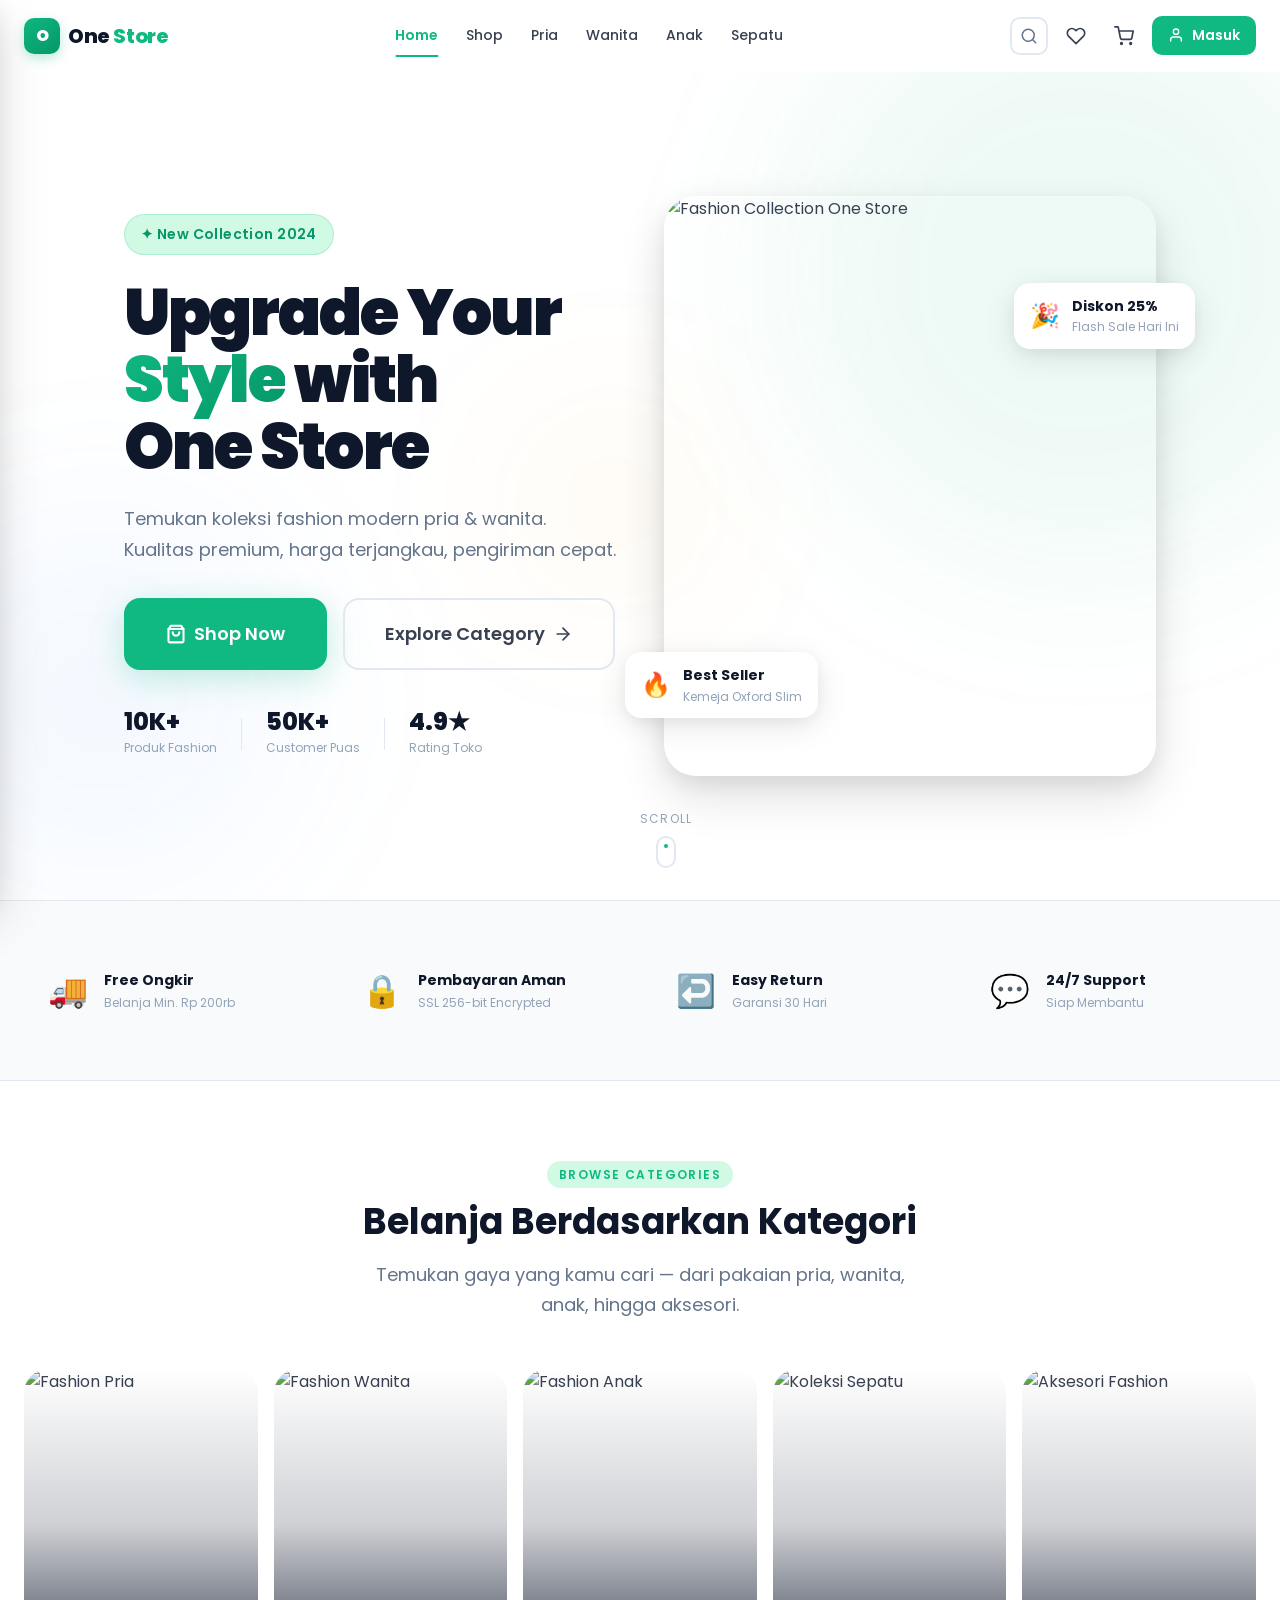
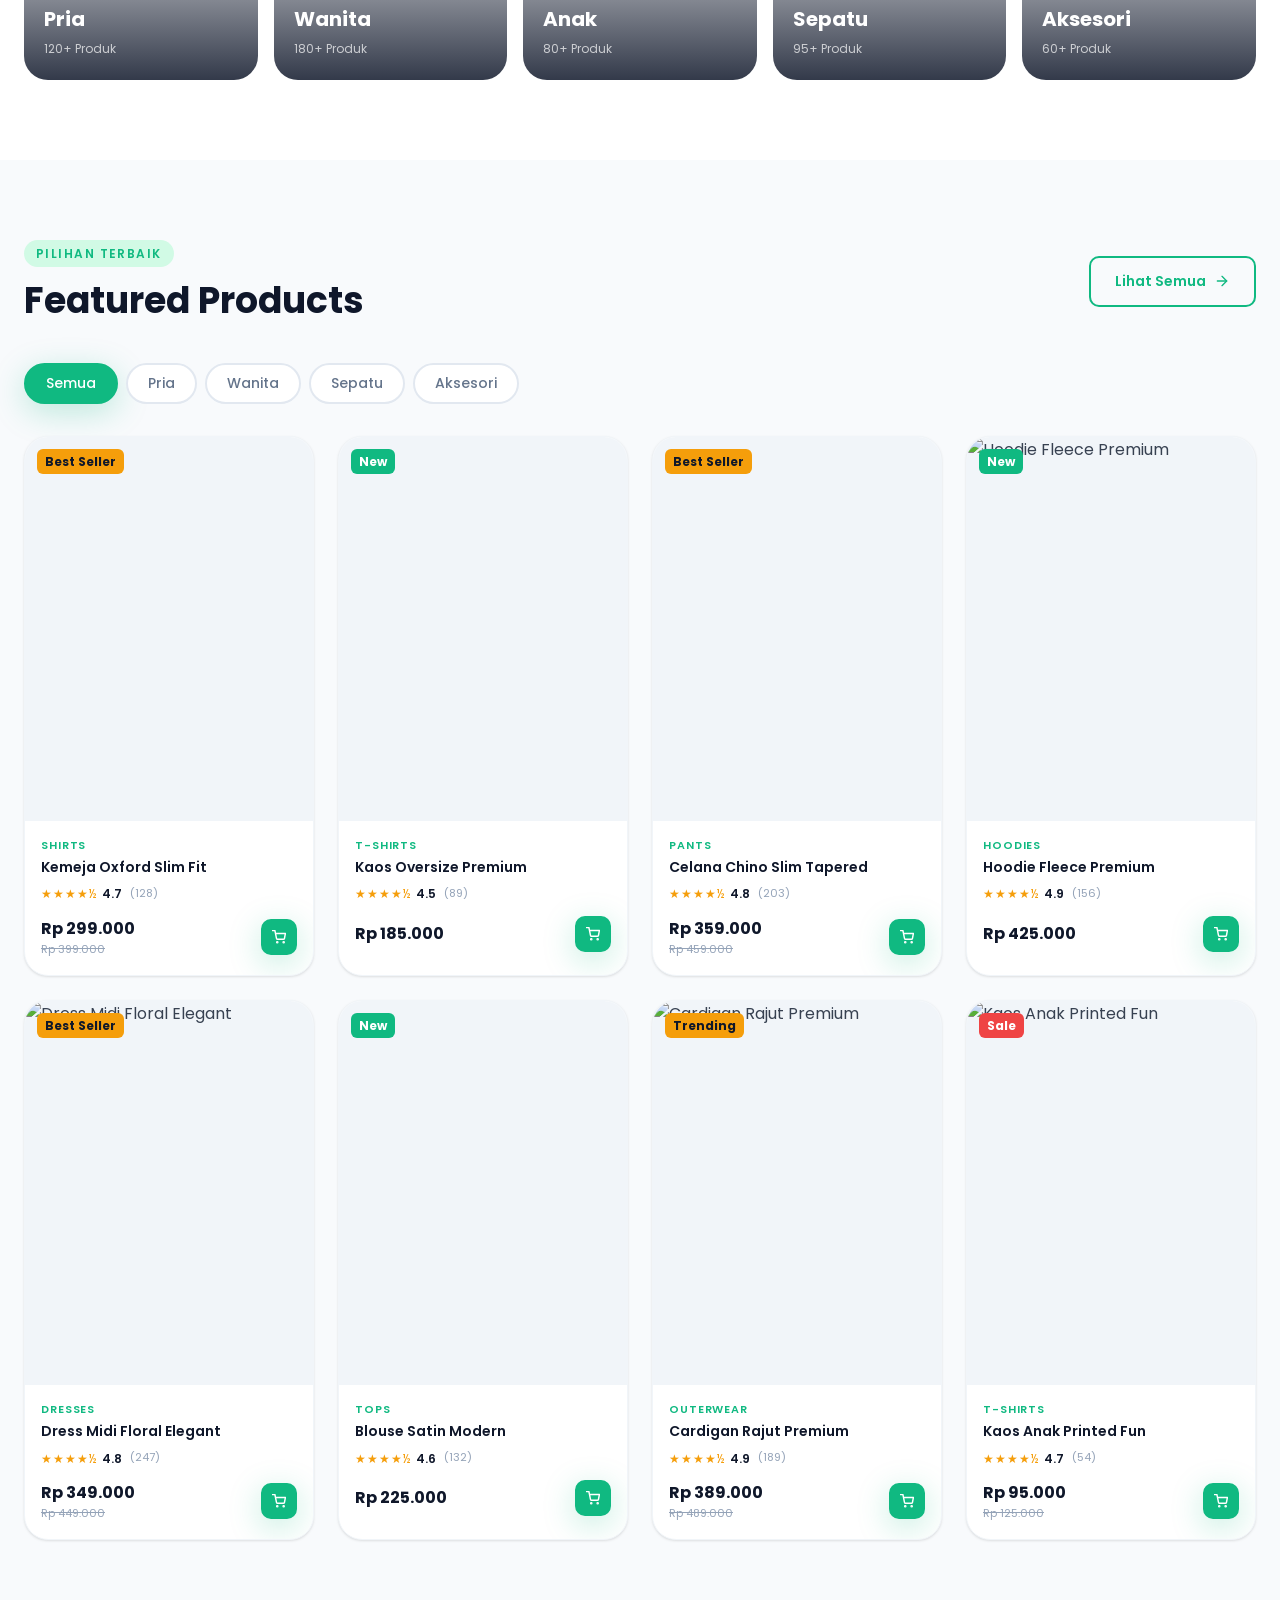
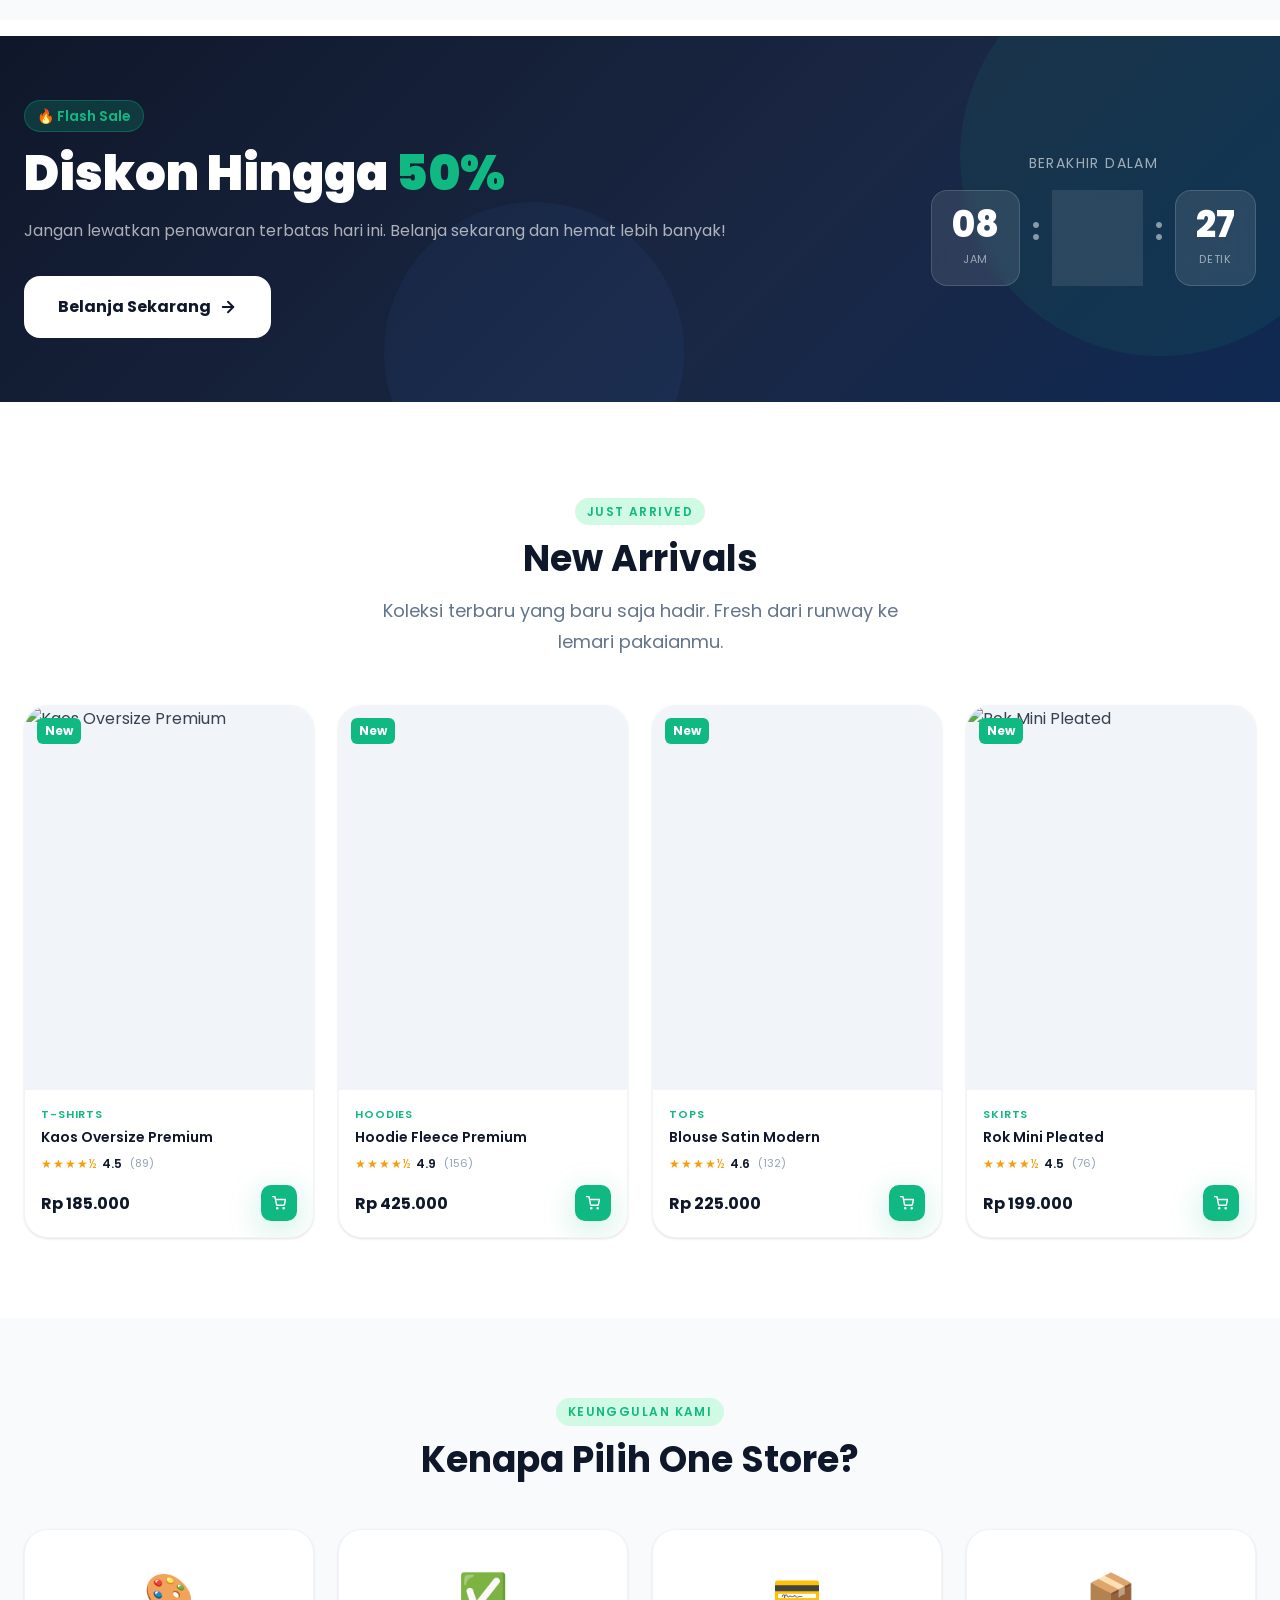
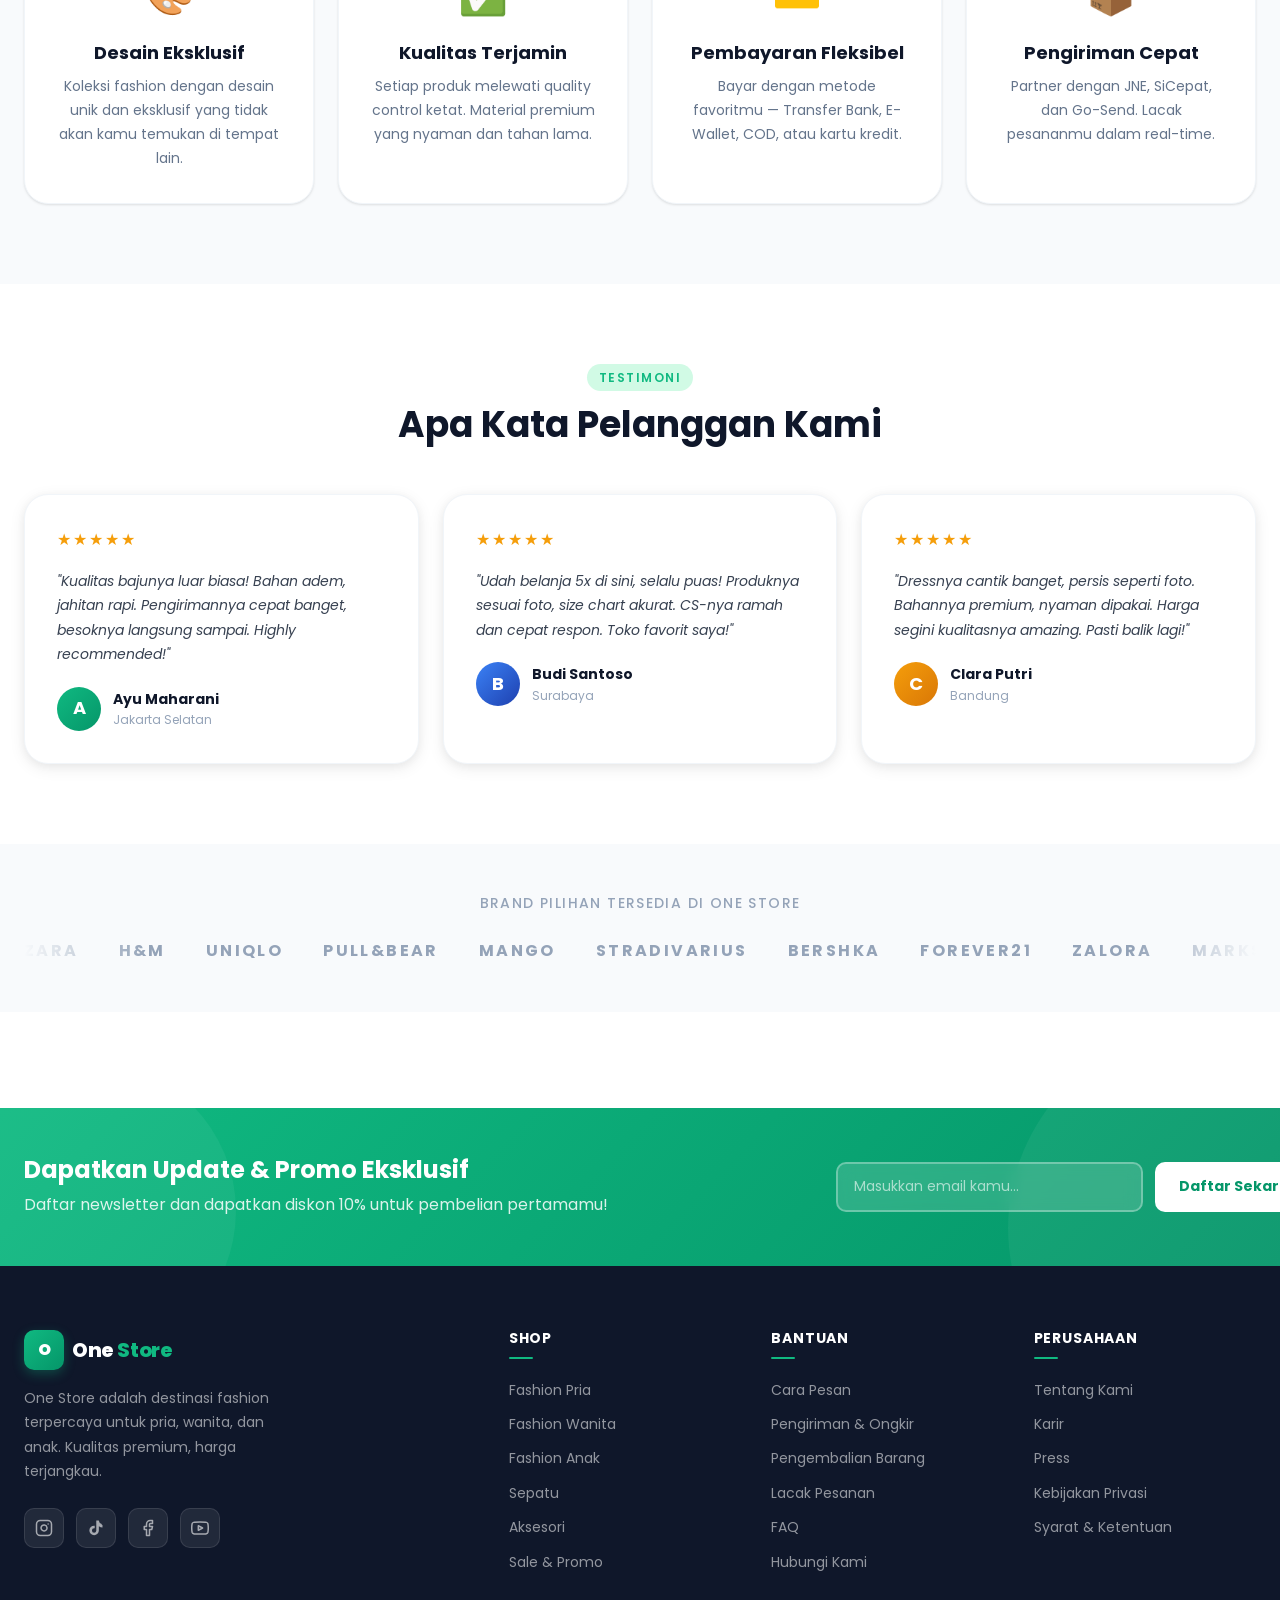
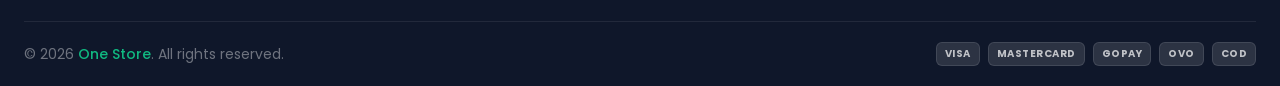
==== index.html @ 15c87d15 "Add files via upload" ====
<!DOCTYPE html>
<html lang="id">
<head>
  <meta charset="UTF-8" />
  <meta name="viewport" content="width=device-width, initial-scale=1.0" />
  <meta name="description" content="One Store — Toko fashion online terpercaya. Temukan koleksi baju, sepatu, dan aksesori pria, wanita & anak terbaru dengan harga terbaik." />
  <meta name="keywords" content="toko baju online, fashion pria, fashion wanita, baju anak, sepatu, aksesori, one store" />
  <title>One Store — Upgrade Your Style</title>

  <!-- Favicon -->
  <link rel="icon" href="data:image/svg+xml,<svg xmlns='http://www.w3.org/2000/svg' viewBox='0 0 32 32'><rect width='32' height='32' rx='8' fill='%2310B981'/><text y='22' x='7' font-size='18' font-weight='900' fill='white' font-family='sans-serif'>O</text></svg>">

  <!-- CSS -->
  <link rel="stylesheet" href="css/global.css" />
  <link rel="stylesheet" href="css/navbar.css" />
  <link rel="stylesheet" href="css/footer.css" />
  <link rel="stylesheet" href="css/home.css" />
</head>
<body>

<!-- =====================================================
     TOAST CONTAINER
     ===================================================== -->
<div id="toast-container"></div>

<!-- =====================================================
     BACK TO TOP
     ===================================================== -->
<button id="back-to-top" aria-label="Back to top">
  <svg width="20" height="20" viewBox="0 0 24 24" fill="none" stroke="currentColor" stroke-width="2.5" stroke-linecap="round" stroke-linejoin="round">
    <polyline points="18 15 12 9 6 15"></polyline>
  </svg>
</button>

<!-- =====================================================
     OVERLAY (for search & drawer)
     ===================================================== -->
<div class="overlay" id="overlay"></div>

<!-- =====================================================
     MOBILE DRAWER
     ===================================================== -->
<nav class="mobile-drawer" aria-label="Mobile navigation">
  <div class="drawer-header">
    <a href="index.html" class="navbar-logo">
      <div class="logo-icon">O</div>
      <span class="logo-text">One <span>Store</span></span>
    </a>
    <button class="drawer-close" aria-label="Close menu">
      <svg width="18" height="18" viewBox="0 0 24 24" fill="none" stroke="currentColor" stroke-width="2.5" stroke-linecap="round" stroke-linejoin="round">
        <line x1="18" y1="6" x2="6" y2="18"></line><line x1="6" y1="6" x2="18" y2="18"></line>
      </svg>
    </button>
  </div>
  <div class="drawer-nav">
    <a href="index.html" class="drawer-nav-link active">
      <svg width="18" height="18" viewBox="0 0 24 24" fill="none" stroke="currentColor" stroke-width="2" stroke-linecap="round" stroke-linejoin="round"><path d="M3 9l9-7 9 7v11a2 2 0 0 1-2 2H5a2 2 0 0 1-2-2z"></path><polyline points="9 22 9 12 15 12 15 22"></polyline></svg>
      Home
    </a>
    <a href="shop.html" class="drawer-nav-link">
      <svg width="18" height="18" viewBox="0 0 24 24" fill="none" stroke="currentColor" stroke-width="2" stroke-linecap="round" stroke-linejoin="round"><path d="M6 2L3 6v14a2 2 0 0 0 2 2h14a2 2 0 0 0 2-2V6l-3-4z"></path><line x1="3" y1="6" x2="21" y2="6"></line><path d="M16 10a4 4 0 0 1-8 0"></path></svg>
      Shop
    </a>
    <a href="shop.html?cat=men" class="drawer-nav-link">
      <svg width="18" height="18" viewBox="0 0 24 24" fill="none" stroke="currentColor" stroke-width="2" stroke-linecap="round" stroke-linejoin="round"><circle cx="12" cy="8" r="4"/><path d="M6 20v-2a6 6 0 0 1 12 0v2"/></svg>
      Pria
    </a>
    <a href="shop.html?cat=women" class="drawer-nav-link">
      <svg width="18" height="18" viewBox="0 0 24 24" fill="none" stroke="currentColor" stroke-width="2" stroke-linecap="round" stroke-linejoin="round"><circle cx="12" cy="8" r="4"/><path d="M6 20v-2a6 6 0 0 1 12 0v2"/></svg>
      Wanita
    </a>
    <a href="cart.html" class="drawer-nav-link">
      <svg width="18" height="18" viewBox="0 0 24 24" fill="none" stroke="currentColor" stroke-width="2" stroke-linecap="round" stroke-linejoin="round"><circle cx="9" cy="21" r="1"></circle><circle cx="20" cy="21" r="1"></circle><path d="M1 1h4l2.68 13.39a2 2 0 0 0 2 1.61h9.72a2 2 0 0 0 2-1.61L23 6H6"></path></svg>
      Keranjang
    </a>
    <a href="profile.html" class="drawer-nav-link">
      <svg width="18" height="18" viewBox="0 0 24 24" fill="none" stroke="currentColor" stroke-width="2" stroke-linecap="round" stroke-linejoin="round"><path d="M20 21v-2a4 4 0 0 0-4-4H8a4 4 0 0 0-4 4v2"></path><circle cx="12" cy="7" r="4"></circle></svg>
      Profile
    </a>
  </div>
  <div class="drawer-footer">
    <a href="login.html" class="drawer-auth-link btn btn-primary">Masuk / Daftar</a>
  </div>
</nav>

<!-- =====================================================
     SEARCH OVERLAY
     ===================================================== -->
<div class="search-overlay" id="search-overlay" role="search">
  <div class="search-overlay-inner">
    <div class="search-input-wrap">
      <svg width="20" height="20" viewBox="0 0 24 24" fill="none" stroke="currentColor" stroke-width="2" stroke-linecap="round" stroke-linejoin="round">
        <circle cx="11" cy="11" r="8"></circle><line x1="21" y1="21" x2="16.65" y2="16.65"></line>
      </svg>
      <input type="text" class="search-input" id="search-input" placeholder="Cari produk, brand, kategori..." autocomplete="off" aria-label="Search products" />
      <div class="search-suggestions" id="search-suggestions"></div>
    </div>
    <button class="search-close-btn" aria-label="Close search">
      <svg width="20" height="20" viewBox="0 0 24 24" fill="none" stroke="currentColor" stroke-width="2.5" stroke-linecap="round" stroke-linejoin="round">
        <line x1="18" y1="6" x2="6" y2="18"></line><line x1="6" y1="6" x2="18" y2="18"></line>
      </svg>
    </button>
  </div>
</div>

<!-- =====================================================
     NAVBAR
     ===================================================== -->
<header class="navbar" role="banner">
  <div class="container navbar-inner">
    <!-- Logo -->
    <a href="index.html" class="navbar-logo" aria-label="One Store Home">
      <div class="logo-icon">O</div>
      <span class="logo-text">One <span>Store</span></span>
    </a>

    <!-- Desktop Nav -->
    <nav class="navbar-menu" aria-label="Main navigation">
      <a href="index.html" class="nav-link">Home</a>
      <a href="shop.html" class="nav-link">Shop</a>
      <a href="shop.html?cat=men" class="nav-link">Pria</a>
      <a href="shop.html?cat=women" class="nav-link">Wanita</a>
      <a href="shop.html?cat=kids" class="nav-link">Anak</a>
      <a href="shop.html?cat=shoes" class="nav-link">Sepatu</a>
    </nav>

    <!-- Actions -->
    <div class="navbar-actions">
      <!-- Search -->
      <div class="navbar-search">
        <button class="search-toggle-btn" id="search-toggle" aria-label="Open search">
          <svg width="18" height="18" viewBox="0 0 24 24" fill="none" stroke="currentColor" stroke-width="2" stroke-linecap="round" stroke-linejoin="round">
            <circle cx="11" cy="11" r="8"></circle><line x1="21" y1="21" x2="16.65" y2="16.65"></line>
          </svg>
        </button>
      </div>

      <!-- Wishlist -->
      <a href="profile.html#wishlist" class="nav-action-btn" aria-label="Wishlist">
        <svg width="20" height="20" viewBox="0 0 24 24" fill="none" stroke="currentColor" stroke-width="2" stroke-linecap="round" stroke-linejoin="round">
          <path d="M20.84 4.61a5.5 5.5 0 0 0-7.78 0L12 5.67l-1.06-1.06a5.5 5.5 0 0 0-7.78 7.78l1.06 1.06L12 21.23l7.78-7.78 1.06-1.06a5.5 5.5 0 0 0 0-7.78z"></path>
        </svg>
      </a>

      <!-- Cart -->
      <a href="cart.html" class="nav-action-btn nav-cart-btn" aria-label="Shopping cart">
        <svg width="20" height="20" viewBox="0 0 24 24" fill="none" stroke="currentColor" stroke-width="2" stroke-linecap="round" stroke-linejoin="round">
          <circle cx="9" cy="21" r="1"></circle><circle cx="20" cy="21" r="1"></circle>
          <path d="M1 1h4l2.68 13.39a2 2 0 0 0 2 1.61h9.72a2 2 0 0 0 2-1.61L23 6H6"></path>
        </svg>
        <span class="badge-dot cart-badge" aria-label="Cart items count">0</span>
      </a>

      <!-- Login -->
      <a href="login.html" class="nav-login-btn" id="nav-login-btn">
        <svg width="16" height="16" viewBox="0 0 24 24" fill="none" stroke="currentColor" stroke-width="2" stroke-linecap="round" stroke-linejoin="round">
          <path d="M20 21v-2a4 4 0 0 0-4-4H8a4 4 0 0 0-4 4v2"></path>
          <circle cx="12" cy="7" r="4"></circle>
        </svg>
        <span class="login-text">Masuk</span>
      </a>

      <!-- Hamburger -->
      <button class="hamburger" id="hamburger" aria-label="Open mobile menu" aria-expanded="false">
        <span></span><span></span><span></span>
      </button>
    </div>
  </div>
</header>

<!-- =====================================================
     MAIN CONTENT
     ===================================================== -->
<main class="page-body" id="main-content">

  <!-- ─── HERO SECTION ─────────────────────────────── -->
  <section class="hero" id="hero" aria-label="Hero banner">
    <div class="hero-bg">
      <div class="hero-bg-shape hero-shape-1"></div>
      <div class="hero-bg-shape hero-shape-2"></div>
      <div class="hero-bg-shape hero-shape-3"></div>
    </div>
    <div class="container hero-inner">
      <!-- Content -->
      <div class="hero-content">
        <span class="hero-tag hero-animate fade-in">✦ New Collection 2024</span>
        <h1 class="hero-title hero-animate fade-in stagger-2">
          Upgrade Your<br>
          <span class="hero-title-accent">Style</span> with<br>
          One Store
        </h1>
        <p class="hero-subtitle hero-animate fade-in stagger-3">
          Temukan koleksi fashion modern pria &amp; wanita.<br>
          Kualitas premium, harga terjangkau, pengiriman cepat.
        </p>
        <div class="hero-cta hero-animate fade-in stagger-4">
          <a href="shop.html" class="btn btn-primary btn-xl" id="hero-shop-now">
            <svg width="20" height="20" viewBox="0 0 24 24" fill="none" stroke="currentColor" stroke-width="2.5" stroke-linecap="round" stroke-linejoin="round">
              <path d="M6 2L3 6v14a2 2 0 0 0 2 2h14a2 2 0 0 0 2-2V6l-3-4z"></path>
              <line x1="3" y1="6" x2="21" y2="6"></line>
              <path d="M16 10a4 4 0 0 1-8 0"></path>
            </svg>
            Shop Now
          </a>
          <a href="#categories" class="btn btn-ghost btn-xl" id="hero-explore">
            Explore Category
            <svg width="20" height="20" viewBox="0 0 24 24" fill="none" stroke="currentColor" stroke-width="2" stroke-linecap="round" stroke-linejoin="round">
              <line x1="5" y1="12" x2="19" y2="12"></line>
              <polyline points="12 5 19 12 12 19"></polyline>
            </svg>
          </a>
        </div>
        <!-- Stats -->
        <div class="hero-stats hero-animate fade-in stagger-5">
          <div class="hero-stat">
            <span class="hero-stat-num">10K+</span>
            <span class="hero-stat-label">Produk Fashion</span>
          </div>
          <div class="hero-stat-divider"></div>
          <div class="hero-stat">
            <span class="hero-stat-num">50K+</span>
            <span class="hero-stat-label">Customer Puas</span>
          </div>
          <div class="hero-stat-divider"></div>
          <div class="hero-stat">
            <span class="hero-stat-num">4.9★</span>
            <span class="hero-stat-label">Rating Toko</span>
          </div>
        </div>
      </div>

      <!-- Hero Image / Visual -->
      <div class="hero-visual hero-animate fade-in-right stagger-2">
        <div class="hero-img-wrap">
          <img src="https://images.unsplash.com/photo-1558618666-fcd25c85cd64?w=700&q=85" alt="Fashion Collection One Store" class="hero-img" />
          <!-- Floating cards -->
          <div class="hero-float hero-float-1">
            <div class="hero-float-icon">🔥</div>
            <div>
              <div class="hero-float-title">Best Seller</div>
              <div class="hero-float-sub">Kemeja Oxford Slim</div>
            </div>
          </div>
          <div class="hero-float hero-float-2">
            <div class="hero-float-icon">🎉</div>
            <div>
              <div class="hero-float-title">Diskon 25%</div>
              <div class="hero-float-sub">Flash Sale Hari Ini</div>
            </div>
          </div>
        </div>
      </div>
    </div>

    <!-- Scroll indicator -->
    <div class="hero-scroll-hint">
      <span>Scroll</span>
      <div class="scroll-arrow"></div>
    </div>
  </section>

  <!-- ─── TRUST BADGES ──────────────────────────────── -->
  <section class="trust-badges section-sm">
    <div class="container">
      <div class="trust-badges-grid fade-in">
        <div class="trust-badge-item">
          <div class="trust-badge-icon">🚚</div>
          <div>
            <div class="trust-badge-title">Free Ongkir</div>
            <div class="trust-badge-sub">Belanja Min. Rp 200rb</div>
          </div>
        </div>
        <div class="trust-badge-item">
          <div class="trust-badge-icon">🔒</div>
          <div>
            <div class="trust-badge-title">Pembayaran Aman</div>
            <div class="trust-badge-sub">SSL 256-bit Encrypted</div>
          </div>
        </div>
        <div class="trust-badge-item">
          <div class="trust-badge-icon">↩️</div>
          <div>
            <div class="trust-badge-title">Easy Return</div>
            <div class="trust-badge-sub">Garansi 30 Hari</div>
          </div>
        </div>
        <div class="trust-badge-item">
          <div class="trust-badge-icon">💬</div>
          <div>
            <div class="trust-badge-title">24/7 Support</div>
            <div class="trust-badge-sub">Siap Membantu</div>
          </div>
        </div>
      </div>
    </div>
  </section>

  <!-- ─── CATEGORIES SECTION ───────────────────────── -->
  <section class="section" id="categories" aria-label="Product categories">
    <div class="container">
      <div class="section-header fade-in">
        <span class="section-tag">Browse Categories</span>
        <h2 class="section-title">Belanja Berdasarkan Kategori</h2>
        <p class="section-subtitle">Temukan gaya yang kamu cari — dari pakaian pria, wanita, anak, hingga aksesori.</p>
      </div>

      <div class="categories-grid">
        <a href="shop.html?cat=men" class="category-card fade-in" id="cat-men">
          <div class="category-card-img">
            <img src="https://images.unsplash.com/photo-1490578474895-699cd4e2cf59?w=500&q=80" alt="Fashion Pria" />
            <div class="category-card-overlay"></div>
          </div>
          <div class="category-card-info">
            <h3>Pria</h3>
            <span>120+ Produk</span>
            <div class="category-card-arrow">→</div>
          </div>
        </a>

        <a href="shop.html?cat=women" class="category-card fade-in stagger-2" id="cat-women">
          <div class="category-card-img">
            <img src="https://images.unsplash.com/photo-1483985988355-763728e1935b?w=500&q=80" alt="Fashion Wanita" />
            <div class="category-card-overlay"></div>
          </div>
          <div class="category-card-info">
            <h3>Wanita</h3>
            <span>180+ Produk</span>
            <div class="category-card-arrow">→</div>
          </div>
        </a>

        <a href="shop.html?cat=kids" class="category-card fade-in stagger-3" id="cat-kids">
          <div class="category-card-img">
            <img src="https://images.unsplash.com/photo-1591047139829-d91aecb6caea?w=500&q=80" alt="Fashion Anak" />
            <div class="category-card-overlay"></div>
          </div>
          <div class="category-card-info">
            <h3>Anak</h3>
            <span>80+ Produk</span>
            <div class="category-card-arrow">→</div>
          </div>
        </a>

        <a href="shop.html?cat=shoes" class="category-card fade-in stagger-4" id="cat-shoes">
          <div class="category-card-img">
            <img src="https://images.unsplash.com/photo-1542291026-7eec264c27ff?w=500&q=80" alt="Koleksi Sepatu" />
            <div class="category-card-overlay"></div>
          </div>
          <div class="category-card-info">
            <h3>Sepatu</h3>
            <span>95+ Produk</span>
            <div class="category-card-arrow">→</div>
          </div>
        </a>

        <a href="shop.html?cat=accessories" class="category-card fade-in stagger-5" id="cat-accessories">
          <div class="category-card-img">
            <img src="https://images.unsplash.com/photo-1553062407-98eeb64c6a62?w=500&q=80" alt="Aksesori Fashion" />
            <div class="category-card-overlay"></div>
          </div>
          <div class="category-card-info">
            <h3>Aksesori</h3>
            <span>60+ Produk</span>
            <div class="category-card-arrow">→</div>
          </div>
        </a>
      </div>
    </div>
  </section>

  <!-- ─── FEATURED PRODUCTS ─────────────────────────── -->
  <section class="section" style="background: var(--color-bg);" id="featured" aria-label="Featured products">
    <div class="container">
      <div class="section-header fade-in" style="display:flex; align-items:center; justify-content:space-between; text-align:left; margin-bottom: var(--space-10);">
        <div>
          <span class="section-tag">Pilihan Terbaik</span>
          <h2 class="section-title" style="margin-bottom: 0;">Featured Products</h2>
        </div>
        <a href="shop.html" class="btn btn-outline" id="view-all-featured">
          Lihat Semua
          <svg width="16" height="16" viewBox="0 0 24 24" fill="none" stroke="currentColor" stroke-width="2" stroke-linecap="round" stroke-linejoin="round">
            <line x1="5" y1="12" x2="19" y2="12"></line>
            <polyline points="12 5 19 12 12 19"></polyline>
          </svg>
        </a>
      </div>

      <!-- Filter Tabs -->
      <div class="product-tabs fade-in">
        <button class="product-tab active" data-filter="all" id="tab-all">Semua</button>
        <button class="product-tab" data-filter="men" id="tab-men">Pria</button>
        <button class="product-tab" data-filter="women" id="tab-women">Wanita</button>
        <button class="product-tab" data-filter="shoes" id="tab-shoes">Sepatu</button>
        <button class="product-tab" data-filter="accessories" id="tab-acc">Aksesori</button>
      </div>

      <!-- Products Grid -->
      <div class="products-grid" id="featured-products-grid">
        <!-- Populated by JS -->
      </div>
    </div>
  </section>

  <!-- ─── PROMO BANNER ──────────────────────────────── -->
  <section class="promo-banner fade-in" aria-label="Promo banner">
    <div class="container promo-banner-inner">
      <div class="promo-text">
        <span class="promo-tag">🔥 Flash Sale</span>
        <h2 class="promo-title">Diskon Hingga <span>50%</span></h2>
        <p class="promo-subtitle">Jangan lewatkan penawaran terbatas hari ini. Belanja sekarang dan hemat lebih banyak!</p>
        <a href="shop.html?sort=sale" class="btn btn-white btn-lg" id="promo-shop-btn">
          Belanja Sekarang
          <svg width="18" height="18" viewBox="0 0 24 24" fill="none" stroke="currentColor" stroke-width="2.5" stroke-linecap="round" stroke-linejoin="round">
            <line x1="5" y1="12" x2="19" y2="12"></line>
            <polyline points="12 5 19 12 12 19"></polyline>
          </svg>
        </a>
      </div>
      <div class="promo-countdown" id="promo-countdown">
        <div class="countdown-label">Berakhir Dalam</div>
        <div class="countdown-boxes">
          <div class="countdown-box">
            <span id="cd-hours">08</span>
            <label>Jam</label>
          </div>
          <div class="countdown-sep">:</div>
          <div class="countdown-box">
            <span id="cd-mins">45</span>
            <label>Menit</label>
          </div>
          <div class="countdown-sep">:</div>
          <div class="countdown-box">
            <span id="cd-secs">30</span>
            <label>Detik</label>
          </div>
        </div>
      </div>
    </div>
  </section>

  <!-- ─── NEW ARRIVALS ─────────────────────────────── -->
  <section class="section" id="new-arrivals" aria-label="New arrivals">
    <div class="container">
      <div class="section-header fade-in">
        <span class="section-tag">Just Arrived</span>
        <h2 class="section-title">New Arrivals</h2>
        <p class="section-subtitle">Koleksi terbaru yang baru saja hadir. Fresh dari runway ke lemari pakaianmu.</p>
      </div>

      <div class="new-arrivals-grid" id="new-arrivals-grid">
        <!-- Populated by JS -->
      </div>
    </div>
  </section>

  <!-- ─── WHY CHOOSE US ─────────────────────────────── -->
  <section class="section why-us" style="background: var(--color-bg);" aria-label="Why choose One Store">
    <div class="container">
      <div class="section-header fade-in">
        <span class="section-tag">Keunggulan Kami</span>
        <h2 class="section-title">Kenapa Pilih One Store?</h2>
      </div>
      <div class="why-us-grid">
        <div class="why-card fade-in">
          <div class="why-card-icon">🎨</div>
          <h3>Desain Eksklusif</h3>
          <p>Koleksi fashion dengan desain unik dan eksklusif yang tidak akan kamu temukan di tempat lain.</p>
        </div>
        <div class="why-card fade-in stagger-2">
          <div class="why-card-icon">✅</div>
          <h3>Kualitas Terjamin</h3>
          <p>Setiap produk melewati quality control ketat. Material premium yang nyaman dan tahan lama.</p>
        </div>
        <div class="why-card fade-in stagger-3">
          <div class="why-card-icon">💳</div>
          <h3>Pembayaran Fleksibel</h3>
          <p>Bayar dengan metode favoritmu — Transfer Bank, E-Wallet, COD, atau kartu kredit.</p>
        </div>
        <div class="why-card fade-in stagger-4">
          <div class="why-card-icon">📦</div>
          <h3>Pengiriman Cepat</h3>
          <p>Partner dengan JNE, SiCepat, dan Go-Send. Lacak pesananmu dalam real-time.</p>
        </div>
      </div>
    </div>
  </section>

  <!-- ─── TESTIMONIALS ─────────────────────────────── -->
  <section class="section testimonials" aria-label="Customer testimonials">
    <div class="container">
      <div class="section-header fade-in">
        <span class="section-tag">Testimoni</span>
        <h2 class="section-title">Apa Kata Pelanggan Kami</h2>
      </div>
      <div class="testimonials-grid">
        <div class="testimonial-card fade-in">
          <div class="testimonial-stars">★★★★★</div>
          <p class="testimonial-text">"Kualitas bajunya luar biasa! Bahan adem, jahitan rapi. Pengirimannya cepat banget, besoknya langsung sampai. Highly recommended!"</p>
          <div class="testimonial-author">
            <div class="testimonial-avatar" style="background: linear-gradient(135deg, #10B981, #059669);">A</div>
            <div>
              <div class="testimonial-name">Ayu Maharani</div>
              <div class="testimonial-location">Jakarta Selatan</div>
            </div>
          </div>
        </div>
        <div class="testimonial-card fade-in stagger-2">
          <div class="testimonial-stars">★★★★★</div>
          <p class="testimonial-text">"Udah belanja 5x di sini, selalu puas! Produknya sesuai foto, size chart akurat. CS-nya ramah dan cepat respon. Toko favorit saya!"</p>
          <div class="testimonial-author">
            <div class="testimonial-avatar" style="background: linear-gradient(135deg, #3B82F6, #1E40AF);">B</div>
            <div>
              <div class="testimonial-name">Budi Santoso</div>
              <div class="testimonial-location">Surabaya</div>
            </div>
          </div>
        </div>
        <div class="testimonial-card fade-in stagger-3">
          <div class="testimonial-stars">★★★★★</div>
          <p class="testimonial-text">"Dressnya cantik banget, persis seperti foto. Bahannya premium, nyaman dipakai. Harga segini kualitasnya amazing. Pasti balik lagi!"</p>
          <div class="testimonial-author">
            <div class="testimonial-avatar" style="background: linear-gradient(135deg, #F59E0B, #D97706);">C</div>
            <div>
              <div class="testimonial-name">Clara Putri</div>
              <div class="testimonial-location">Bandung</div>
            </div>
          </div>
        </div>
      </div>
    </div>
  </section>

  <!-- ─── BRANDS STRIP ─────────────────────────────── -->
  <section class="brands-section section-sm" style="background: var(--color-bg);">
    <div class="container">
      <p class="brands-label fade-in">Brand Pilihan Tersedia di One Store</p>
      <div class="brands-ticker">
        <div class="brands-track">
          <span>ZARA</span><span>H&M</span><span>UNIQLO</span><span>PULL&BEAR</span>
          <span>MANGO</span><span>STRADIVARIUS</span><span>BERSHKA</span><span>FOREVER21</span>
          <span>ZALORA</span><span>MARKS & SPENCER</span>
          <!-- Repeat for seamless loop -->
          <span>ZARA</span><span>H&M</span><span>UNIQLO</span><span>PULL&BEAR</span>
          <span>MANGO</span><span>STRADIVARIUS</span><span>BERSHKA</span><span>FOREVER21</span>
        </div>
      </div>
    </div>
  </section>

</main>

<!-- =====================================================
     NEWSLETTER + FOOTER
     ===================================================== -->
<div class="footer-newsletter">
  <div class="container newsletter-inner">
    <div class="newsletter-text">
      <h3>Dapatkan Update &amp; Promo Eksklusif</h3>
      <p>Daftar newsletter dan dapatkan diskon 10% untuk pembelian pertamamu!</p>
    </div>
    <form class="newsletter-form newsletter-form-el" onsubmit="return false;">
      <input type="email" class="newsletter-input" placeholder="Masukkan email kamu..." required aria-label="Email for newsletter" />
      <button class="newsletter-btn" type="submit">Daftar Sekarang</button>
    </form>
  </div>
</div>

<footer class="footer" role="contentinfo">
  <div class="container">
    <div class="footer-main">
      <!-- Brand -->
      <div class="footer-brand">
        <div>
          <a href="index.html" class="footer-logo">
            <div class="logo-icon">O</div>
            <span class="logo-text">One <span>Store</span></span>
          </a>
          <p class="footer-desc">One Store adalah destinasi fashion terpercaya untuk pria, wanita, dan anak. Kualitas premium, harga terjangkau.</p>
          <div class="social-links">
            <a href="#" class="social-link" aria-label="Instagram">
              <svg width="18" height="18" viewBox="0 0 24 24" fill="none" stroke="currentColor" stroke-width="2" stroke-linecap="round" stroke-linejoin="round"><rect x="2" y="2" width="20" height="20" rx="5" ry="5"></rect><path d="M16 11.37A4 4 0 1 1 12.63 8 4 4 0 0 1 16 11.37z"></path><line x1="17.5" y1="6.5" x2="17.51" y2="6.5"></line></svg>
            </a>
            <a href="#" class="social-link" aria-label="TikTok">
              <svg width="18" height="18" viewBox="0 0 24 24" fill="currentColor" stroke="none"><path d="M19.59 6.69a4.83 4.83 0 01-3.77-4.25V2h-3.45v13.67a2.89 2.89 0 01-2.88 2.5 2.89 2.89 0 01-2.89-2.89 2.89 2.89 0 012.89-2.89c.28 0 .54.04.79.1V9.01a6.32 6.32 0 00-.79-.05 6.34 6.34 0 00-6.34 6.34 6.34 6.34 0 006.34 6.34 6.34 6.34 0 006.33-6.34V9.8a8.21 8.21 0 004.84 1.57V7.86a4.86 4.86 0 01-1.07-.17z"/></svg>
            </a>
            <a href="#" class="social-link" aria-label="Facebook">
              <svg width="18" height="18" viewBox="0 0 24 24" fill="none" stroke="currentColor" stroke-width="2" stroke-linecap="round" stroke-linejoin="round"><path d="M18 2h-3a5 5 0 0 0-5 5v3H7v4h3v8h4v-8h3l1-4h-4V7a1 1 0 0 1 1-1h3z"></path></svg>
            </a>
            <a href="#" class="social-link" aria-label="YouTube">
              <svg width="18" height="18" viewBox="0 0 24 24" fill="none" stroke="currentColor" stroke-width="2" stroke-linecap="round" stroke-linejoin="round"><path d="M22.54 6.42a2.78 2.78 0 0 0-1.95-1.95C18.88 4 12 4 12 4s-6.88 0-8.59.47A2.78 2.78 0 0 0 1.46 6.42 29 29 0 0 0 1 12a29 29 0 0 0 .46 5.58A2.78 2.78 0 0 0 3.41 19.54C5.12 20 12 20 12 20s6.88 0 8.59-.46a2.78 2.78 0 0 0 1.95-1.95A29 29 0 0 0 23 12a29 29 0 0 0-.46-5.58z"></path><polygon points="9.75 15.02 15.5 12 9.75 8.98 9.75 15.02"></polygon></svg>
            </a>
          </div>
        </div>
      </div>

      <!-- Shop -->
      <div class="footer-col">
        <h4 class="footer-col-title">Shop</h4>
        <ul class="footer-links">
          <li><a href="shop.html?cat=men" class="footer-link">Fashion Pria</a></li>
          <li><a href="shop.html?cat=women" class="footer-link">Fashion Wanita</a></li>
          <li><a href="shop.html?cat=kids" class="footer-link">Fashion Anak</a></li>
          <li><a href="shop.html?cat=shoes" class="footer-link">Sepatu</a></li>
          <li><a href="shop.html?cat=accessories" class="footer-link">Aksesori</a></li>
          <li><a href="shop.html?sort=sale" class="footer-link">Sale &amp; Promo</a></li>
        </ul>
      </div>

      <!-- Customer Service -->
      <div class="footer-col">
        <h4 class="footer-col-title">Bantuan</h4>
        <ul class="footer-links">
          <li><a href="#" class="footer-link">Cara Pesan</a></li>
          <li><a href="#" class="footer-link">Pengiriman &amp; Ongkir</a></li>
          <li><a href="#" class="footer-link">Pengembalian Barang</a></li>
          <li><a href="#" class="footer-link">Lacak Pesanan</a></li>
          <li><a href="#" class="footer-link">FAQ</a></li>
          <li><a href="#" class="footer-link">Hubungi Kami</a></li>
        </ul>
      </div>

      <!-- About -->
      <div class="footer-col">
        <h4 class="footer-col-title">Perusahaan</h4>
        <ul class="footer-links">
          <li><a href="#" class="footer-link">Tentang Kami</a></li>
          <li><a href="#" class="footer-link">Karir</a></li>
          <li><a href="#" class="footer-link">Press</a></li>
          <li><a href="#" class="footer-link">Kebijakan Privasi</a></li>
          <li><a href="#" class="footer-link">Syarat &amp; Ketentuan</a></li>
        </ul>
      </div>
    </div>

    <!-- Bottom Bar -->
    <div class="footer-bottom">
      <p class="footer-copyright">
        &copy; 2026 <a href="index.html">One Store</a>. All rights reserved.
      </p>
      <div class="footer-payments">
        <span class="payment-badge">VISA</span>
        <span class="payment-badge">MASTERCARD</span>
        <span class="payment-badge">GOPAY</span>
        <span class="payment-badge">OVO</span>
        <span class="payment-badge">COD</span>
      </div>
    </div>
  </div>
</footer>

<!-- =====================================================
     SCRIPTS
     ===================================================== -->
<script src="js/products.js"></script>
<script src="js/cart.js"></script>
<script src="js/main.js"></script>
<script>
  /* ─── Featured Products Grid ───────────────────── */
  let currentFilter = 'all';
  const grid = document.getElementById('featured-products-grid');
  const tabs = document.querySelectorAll('.product-tab');
  const newGrid = document.getElementById('new-arrivals-grid');

  function renderFeatured(filter) {
    const products = filter === 'all'
      ? getFeaturedProducts(8)
      : PRODUCTS.filter(p => p.category === filter && p.isFeatured).slice(0, 8);

    grid.innerHTML = products.map(p => generateProductCard(p)).join('');

    // Trigger animations
    setTimeout(() => {
      grid.querySelectorAll('.fade-in').forEach((el, i) => {
        setTimeout(() => el.classList.add('visible'), i * 80);
      });
    }, 50);
  }

  // Tab filter
  tabs.forEach(tab => {
    tab.addEventListener('click', () => {
      tabs.forEach(t => t.classList.remove('active'));
      tab.classList.add('active');
      currentFilter = tab.dataset.filter;
      renderFeatured(currentFilter);
    });
  });

  // New Arrivals
  function renderNewArrivals() {
    const products = getNewArrivals(4);
    newGrid.innerHTML = products.map(p => generateProductCard(p)).join('');
    setTimeout(() => {
      newGrid.querySelectorAll('.fade-in').forEach((el, i) => {
        setTimeout(() => el.classList.add('visible'), i * 100);
      });
    }, 50);
  }

  /* ─── Countdown Timer ──────────────────────────── */
  function startCountdown() {
    // Set target to 8h 45m 30s from now
    let totalSecs = 8 * 3600 + 45 * 60 + 30;

    const cdH = document.getElementById('cd-hours');
    const cdM = document.getElementById('cd-mins');
    const cdS = document.getElementById('cd-secs');

    const timer = setInterval(() => {
      if (totalSecs <= 0) {
        clearInterval(timer);
        return;
      }
      totalSecs--;
      const h = Math.floor(totalSecs / 3600);
      const m = Math.floor((totalSecs % 3600) / 60);
      const s = totalSecs % 60;
      if (cdH) cdH.textContent = String(h).padStart(2, '0');
      if (cdM) cdM.textContent = String(m).padStart(2, '0');
      if (cdS) cdS.textContent = String(s).padStart(2, '0');
    }, 1000);
  }

  // Init
  renderFeatured('all');
  renderNewArrivals();
  startCountdown();
</script>

</body>
</html>
---- css/global.css ----
/* =====================================================
   ONE STORE — Global Design System
   Foundation: Reset, Variables, Typography, Utilities
   ===================================================== */

/* Google Fonts Import */
@import url('https://fonts.googleapis.com/css2?family=Poppins:wght@300;400;500;600;700;800;900&display=swap');

/* =====================================================
   CSS CUSTOM PROPERTIES (Design Tokens)
   ===================================================== */
:root {
  /* --- Colors --- */
  --color-primary:        #10B981;
  --color-primary-dark:   #059669;
  --color-primary-light:  #D1FAE5;
  --color-primary-glow:   rgba(16, 185, 129, 0.15);

  --color-navy:           #0F172A;
  --color-navy-700:       #1E293B;
  --color-navy-500:       #334155;

  --color-white:          #FFFFFF;
  --color-bg:             #F8FAFC;
  --color-bg-alt:         #F1F5F9;
  --color-border:         #E2E8F0;
  --color-border-light:   #F1F5F9;

  --color-gray-400:       #94A3B8;
  --color-gray-500:       #64748B;
  --color-gray-700:       #374151;
  --color-gray-900:       #111827;

  --color-accent:         #F59E0B;
  --color-accent-light:   #FEF3C7;
  --color-danger:         #EF4444;
  --color-danger-light:   #FEE2E2;
  --color-success:        #10B981;
  --color-info:           #3B82F6;

  /* --- Typography --- */
  --font-family:          'Poppins', -apple-system, BlinkMacSystemFont, sans-serif;
  --font-size-xs:         0.75rem;    /* 12px */
  --font-size-sm:         0.875rem;   /* 14px */
  --font-size-base:       1rem;       /* 16px */
  --font-size-lg:         1.125rem;   /* 18px */
  --font-size-xl:         1.25rem;    /* 20px */
  --font-size-2xl:        1.5rem;     /* 24px */
  --font-size-3xl:        1.875rem;   /* 30px */
  --font-size-4xl:        2.25rem;    /* 36px */
  --font-size-5xl:        3rem;       /* 48px */
  --font-size-6xl:        3.75rem;    /* 60px */

  /* --- Spacing --- */
  --space-1:   0.25rem;
  --space-2:   0.5rem;
  --space-3:   0.75rem;
  --space-4:   1rem;
  --space-5:   1.25rem;
  --space-6:   1.5rem;
  --space-8:   2rem;
  --space-10:  2.5rem;
  --space-12:  3rem;
  --space-16:  4rem;
  --space-20:  5rem;
  --space-24:  6rem;

  /* --- Border Radius --- */
  --radius-sm:   6px;
  --radius-md:   10px;
  --radius-lg:   16px;
  --radius-xl:   24px;
  --radius-2xl:  32px;
  --radius-full: 9999px;

  /* --- Shadows --- */
  --shadow-sm:   0 1px 3px rgba(0,0,0,0.08), 0 1px 2px rgba(0,0,0,0.04);
  --shadow-md:   0 4px 16px rgba(0,0,0,0.08), 0 2px 8px rgba(0,0,0,0.04);
  --shadow-lg:   0 8px 32px rgba(0,0,0,0.10), 0 4px 16px rgba(0,0,0,0.05);
  --shadow-xl:   0 20px 48px rgba(0,0,0,0.12), 0 8px 24px rgba(0,0,0,0.08);
  --shadow-primary: 0 8px 32px rgba(16, 185, 129, 0.25);
  --shadow-nav:  0 2px 20px rgba(0,0,0,0.08);

  /* --- Transitions --- */
  --transition-fast:   all 0.15s ease;
  --transition-base:   all 0.25s ease;
  --transition-slow:   all 0.4s ease;
  --transition-bounce: all 0.3s cubic-bezier(0.34, 1.56, 0.64, 1);

  /* --- Layout --- */
  --container-max:  1280px;
  --container-pad:  var(--space-6);
  --navbar-height:  72px;
}

/* =====================================================
   CSS RESET & BASE
   ===================================================== */
*, *::before, *::after {
  box-sizing: border-box;
  margin: 0;
  padding: 0;
}

html {
  font-size: 16px;
  scroll-behavior: smooth;
  -webkit-text-size-adjust: 100%;
}

body {
  font-family: var(--font-family);
  font-size: var(--font-size-base);
  color: var(--color-gray-700);
  background-color: var(--color-white);
  line-height: 1.6;
  -webkit-font-smoothing: antialiased;
  -moz-osx-font-smoothing: grayscale;
  overflow-x: hidden;
}

img {
  max-width: 100%;
  height: auto;
  display: block;
}

a {
  color: inherit;
  text-decoration: none;
  transition: var(--transition-base);
}

button {
  cursor: pointer;
  font-family: var(--font-family);
  border: none;
  outline: none;
  background: none;
}

input, select, textarea {
  font-family: var(--font-family);
  font-size: var(--font-size-base);
}

ul, ol {
  list-style: none;
}

h1, h2, h3, h4, h5, h6 {
  font-weight: 700;
  color: var(--color-navy);
  line-height: 1.2;
}

/* =====================================================
   LAYOUT UTILITIES
   ===================================================== */
.container {
  max-width: var(--container-max);
  margin: 0 auto;
  padding: 0 var(--container-pad);
}

.section {
  padding: var(--space-20) 0;
}

.section-sm {
  padding: var(--space-12) 0;
}

.flex { display: flex; }
.flex-col { flex-direction: column; }
.items-center { align-items: center; }
.items-start { align-items: flex-start; }
.items-end { align-items: flex-end; }
.justify-center { justify-content: center; }
.justify-between { justify-content: space-between; }
.justify-end { justify-content: flex-end; }
.gap-1 { gap: var(--space-1); }
.gap-2 { gap: var(--space-2); }
.gap-3 { gap: var(--space-3); }
.gap-4 { gap: var(--space-4); }
.gap-6 { gap: var(--space-6); }
.gap-8 { gap: var(--space-8); }
.flex-wrap { flex-wrap: wrap; }
.flex-1 { flex: 1; }

.grid { display: grid; }
.grid-2 { grid-template-columns: repeat(2, 1fr); }
.grid-3 { grid-template-columns: repeat(3, 1fr); }
.grid-4 { grid-template-columns: repeat(4, 1fr); }

.w-full { width: 100%; }
.h-full { height: 100%; }

/* =====================================================
   TYPOGRAPHY UTILITIES
   ===================================================== */
.text-xs    { font-size: var(--font-size-xs); }
.text-sm    { font-size: var(--font-size-sm); }
.text-base  { font-size: var(--font-size-base); }
.text-lg    { font-size: var(--font-size-lg); }
.text-xl    { font-size: var(--font-size-xl); }
.text-2xl   { font-size: var(--font-size-2xl); }
.text-3xl   { font-size: var(--font-size-3xl); }
.text-4xl   { font-size: var(--font-size-4xl); }
.text-5xl   { font-size: var(--font-size-5xl); }

.font-light    { font-weight: 300; }
.font-normal   { font-weight: 400; }
.font-medium   { font-weight: 500; }
.font-semibold { font-weight: 600; }
.font-bold     { font-weight: 700; }
.font-extrabold{ font-weight: 800; }
.font-black    { font-weight: 900; }

.text-left    { text-align: left; }
.text-center  { text-align: center; }
.text-right   { text-align: right; }

.text-white    { color: var(--color-white); }
.text-navy     { color: var(--color-navy); }
.text-primary  { color: var(--color-primary); }
.text-muted    { color: var(--color-gray-400); }
.text-danger   { color: var(--color-danger); }
.text-accent   { color: var(--color-accent); }

.leading-tight  { line-height: 1.2; }
.leading-normal { line-height: 1.6; }
.leading-relaxed{ line-height: 1.75; }

.uppercase { text-transform: uppercase; }
.tracking-wide { letter-spacing: 0.05em; }
.tracking-wider { letter-spacing: 0.1em; }

/* =====================================================
   SECTION HEADERS
   ===================================================== */
.section-header {
  text-align: center;
  margin-bottom: var(--space-12);
}

.section-tag {
  display: inline-block;
  font-size: var(--font-size-xs);
  font-weight: 600;
  text-transform: uppercase;
  letter-spacing: 0.12em;
  color: var(--color-primary);
  background: var(--color-primary-light);
  padding: var(--space-1) var(--space-3);
  border-radius: var(--radius-full);
  margin-bottom: var(--space-3);
}

.section-title {
  font-size: var(--font-size-4xl);
  font-weight: 700;
  color: var(--color-navy);
  margin-bottom: var(--space-4);
}

.section-subtitle {
  font-size: var(--font-size-lg);
  color: var(--color-gray-500);
  max-width: 560px;
  margin: 0 auto;
  line-height: 1.7;
}

/* =====================================================
   BUTTON COMPONENTS
   ===================================================== */
.btn {
  display: inline-flex;
  align-items: center;
  justify-content: center;
  gap: var(--space-2);
  padding: var(--space-3) var(--space-6);
  border-radius: var(--radius-md);
  font-size: var(--font-size-sm);
  font-weight: 600;
  font-family: var(--font-family);
  cursor: pointer;
  transition: var(--transition-base);
  border: 2px solid transparent;
  white-space: nowrap;
  position: relative;
  overflow: hidden;
}

/* Ripple Effect */
.btn::after {
  content: '';
  position: absolute;
  inset: 0;
  background: rgba(255,255,255,0.15);
  opacity: 0;
  border-radius: inherit;
  transition: opacity 0.2s ease;
}
.btn:active::after { opacity: 1; }

.btn-primary {
  background: var(--color-primary);
  color: var(--color-white);
  border-color: var(--color-primary);
  box-shadow: var(--shadow-primary);
}
.btn-primary:hover {
  background: var(--color-primary-dark);
  border-color: var(--color-primary-dark);
  transform: translateY(-2px);
  box-shadow: 0 12px 36px rgba(16, 185, 129, 0.35);
}
.btn-primary:active { transform: translateY(0); }

.btn-outline {
  background: transparent;
  color: var(--color-primary);
  border-color: var(--color-primary);
}
.btn-outline:hover {
  background: var(--color-primary);
  color: var(--color-white);
  transform: translateY(-2px);
  box-shadow: var(--shadow-primary);
}

.btn-navy {
  background: var(--color-navy);
  color: var(--color-white);
  border-color: var(--color-navy);
}
.btn-navy:hover {
  background: var(--color-navy-700);
  transform: translateY(-2px);
  box-shadow: var(--shadow-lg);
}

.btn-ghost {
  background: transparent;
  color: var(--color-gray-700);
  border-color: var(--color-border);
}
.btn-ghost:hover {
  background: var(--color-bg);
  border-color: var(--color-gray-400);
}

.btn-danger {
  background: var(--color-danger);
  color: var(--color-white);
  border-color: var(--color-danger);
}
.btn-danger:hover {
  background: #DC2626;
  transform: translateY(-2px);
}

.btn-sm {
  padding: var(--space-2) var(--space-4);
  font-size: var(--font-size-xs);
  border-radius: var(--radius-sm);
}

.btn-lg {
  padding: var(--space-4) var(--space-8);
  font-size: var(--font-size-base);
  border-radius: var(--radius-lg);
}

.btn-xl {
  padding: var(--space-5) var(--space-10);
  font-size: var(--font-size-lg);
  border-radius: var(--radius-lg);
}

.btn-icon {
  width: 40px;
  height: 40px;
  padding: 0;
  border-radius: var(--radius-md);
  flex-shrink: 0;
}

.btn-icon-round {
  width: 40px;
  height: 40px;
  padding: 0;
  border-radius: var(--radius-full);
  flex-shrink: 0;
}

/* =====================================================
   INPUT COMPONENTS
   ===================================================== */
.input-group {
  display: flex;
  flex-direction: column;
  gap: var(--space-2);
}

.input-label {
  font-size: var(--font-size-sm);
  font-weight: 500;
  color: var(--color-navy);
}

.input-label .required {
  color: var(--color-danger);
  margin-left: 2px;
}

.input-field {
  width: 100%;
  padding: var(--space-3) var(--space-4);
  border: 2px solid var(--color-border);
  border-radius: var(--radius-md);
  font-size: var(--font-size-sm);
  color: var(--color-navy);
  background: var(--color-white);
  transition: var(--transition-base);
  outline: none;
}

.input-field::placeholder {
  color: var(--color-gray-400);
}

.input-field:focus {
  border-color: var(--color-primary);
  box-shadow: 0 0 0 4px var(--color-primary-glow);
}

.input-field:invalid:not(:placeholder-shown) {
  border-color: var(--color-danger);
}

.input-wrapper {
  position: relative;
  display: flex;
  align-items: center;
}

.input-wrapper .input-field {
  padding-left: 2.5rem;
}

.input-wrapper .input-icon {
  position: absolute;
  left: var(--space-3);
  color: var(--color-gray-400);
  pointer-events: none;
  display: flex;
  align-items: center;
}

.input-wrapper .input-icon-right {
  position: absolute;
  right: var(--space-3);
  color: var(--color-gray-400);
  cursor: pointer;
  display: flex;
  align-items: center;
  transition: var(--transition-fast);
}

.input-wrapper .input-icon-right:hover {
  color: var(--color-navy);
}

.input-hint {
  font-size: var(--font-size-xs);
  color: var(--color-gray-400);
}

.input-error {
  font-size: var(--font-size-xs);
  color: var(--color-danger);
  display: none;
}

.input-group.has-error .input-field {
  border-color: var(--color-danger);
}

.input-group.has-error .input-error {
  display: block;
}

/* Select */
.select-field {
  appearance: none;
  -webkit-appearance: none;
  background-image: url("data:image/svg+xml,%3Csvg xmlns='http://www.w3.org/2000/svg' width='16' height='16' viewBox='0 0 24 24' fill='none' stroke='%2394A3B8' stroke-width='2' stroke-linecap='round' stroke-linejoin='round'%3E%3Cpolyline points='6 9 12 15 18 9'%3E%3C/polyline%3E%3C/svg%3E");
  background-repeat: no-repeat;
  background-position: right var(--space-3) center;
  padding-right: 2.5rem;
}

/* Textarea */
.textarea-field {
  resize: vertical;
  min-height: 120px;
}

/* =====================================================
   BADGE COMPONENTS
   ===================================================== */
.badge {
  display: inline-flex;
  align-items: center;
  gap: var(--space-1);
  padding: 2px var(--space-2);
  border-radius: var(--radius-full);
  font-size: var(--font-size-xs);
  font-weight: 600;
}

.badge-primary {
  background: var(--color-primary-light);
  color: var(--color-primary-dark);
}

.badge-navy {
  background: var(--color-navy);
  color: var(--color-white);
}

.badge-danger {
  background: var(--color-danger-light);
  color: var(--color-danger);
}

.badge-accent {
  background: var(--color-accent-light);
  color: #92400E;
}

.badge-gray {
  background: var(--color-bg-alt);
  color: var(--color-gray-500);
}

/* =====================================================
   CARD COMPONENT
   ===================================================== */
.card {
  background: var(--color-white);
  border-radius: var(--radius-lg);
  box-shadow: var(--shadow-md);
  overflow: hidden;
  transition: var(--transition-base);
}

.card:hover {
  box-shadow: var(--shadow-lg);
}

.card-body {
  padding: var(--space-6);
}

/* =====================================================
   DIVIDER
   ===================================================== */
.divider {
  height: 1px;
  background: var(--color-border);
  width: 100%;
}

.divider-text {
  display: flex;
  align-items: center;
  gap: var(--space-4);
  color: var(--color-gray-400);
  font-size: var(--font-size-sm);
}

.divider-text::before,
.divider-text::after {
  content: '';
  flex: 1;
  height: 1px;
  background: var(--color-border);
}

/* =====================================================
   RATING STARS
   ===================================================== */
.rating {
  display: flex;
  align-items: center;
  gap: var(--space-1);
}

.star {
  color: var(--color-accent);
  font-size: 14px;
}

.star.empty {
  color: var(--color-border);
}

.rating-count {
  font-size: var(--font-size-xs);
  color: var(--color-gray-400);
  margin-left: var(--space-1);
}

/* =====================================================
   TOAST NOTIFICATION
   ===================================================== */
#toast-container {
  position: fixed;
  top: var(--space-6);
  right: var(--space-6);
  z-index: 9999;
  display: flex;
  flex-direction: column;
  gap: var(--space-3);
  pointer-events: none;
}

.toast {
  display: flex;
  align-items: center;
  gap: var(--space-3);
  padding: var(--space-4) var(--space-5);
  background: var(--color-white);
  border-radius: var(--radius-lg);
  box-shadow: var(--shadow-xl);
  border-left: 4px solid var(--color-primary);
  min-width: 280px;
  max-width: 360px;
  pointer-events: all;

  animation: toastSlideIn 0.4s cubic-bezier(0.34, 1.56, 0.64, 1) forwards;
}

.toast.toast-success { border-left-color: var(--color-primary); }
.toast.toast-error   { border-left-color: var(--color-danger); }
.toast.toast-info    { border-left-color: var(--color-info); }

.toast.hide {
  animation: toastSlideOut 0.3s ease forwards;
}

.toast-icon {
  width: 36px;
  height: 36px;
  border-radius: var(--radius-full);
  display: flex;
  align-items: center;
  justify-content: center;
  flex-shrink: 0;
  background: var(--color-primary-light);
  color: var(--color-primary);
}

.toast-content {
  flex: 1;
}

.toast-title {
  font-size: var(--font-size-sm);
  font-weight: 600;
  color: var(--color-navy);
}

.toast-message {
  font-size: var(--font-size-xs);
  color: var(--color-gray-500);
  margin-top: 2px;
}

@keyframes toastSlideIn {
  from {
    opacity: 0;
    transform: translateX(100%) scale(0.9);
  }
  to {
    opacity: 1;
    transform: translateX(0) scale(1);
  }
}

@keyframes toastSlideOut {
  from {
    opacity: 1;
    transform: translateX(0) scale(1);
  }
  to {
    opacity: 0;
    transform: translateX(100%) scale(0.9);
  }
}

/* =====================================================
   MODAL / OVERLAY
   ===================================================== */
.overlay {
  position: fixed;
  inset: 0;
  background: rgba(0,0,0,0.5);
  backdrop-filter: blur(4px);
  z-index: 1000;
  opacity: 0;
  pointer-events: none;
  transition: var(--transition-base);
}

.overlay.active {
  opacity: 1;
  pointer-events: all;
}

/* =====================================================
   SKELETON LOADER
   ===================================================== */
.skeleton {
  background: linear-gradient(90deg, var(--color-bg-alt) 25%, var(--color-border-light) 50%, var(--color-bg-alt) 75%);
  background-size: 200% 100%;
  animation: shimmer 1.5s infinite;
  border-radius: var(--radius-md);
}

@keyframes shimmer {
  0% { background-position: 200% 0; }
  100% { background-position: -200% 0; }
}

/* =====================================================
   SCROLL ANIMATIONS (IntersectionObserver driven)
   ===================================================== */
.fade-in {
  opacity: 0;
  transform: translateY(32px);
  transition: opacity 0.6s ease, transform 0.6s ease;
}

.fade-in.visible {
  opacity: 1;
  transform: translateY(0);
}

.fade-in-left {
  opacity: 0;
  transform: translateX(-32px);
  transition: opacity 0.6s ease, transform 0.6s ease;
}

.fade-in-left.visible {
  opacity: 1;
  transform: translateX(0);
}

.fade-in-right {
  opacity: 0;
  transform: translateX(32px);
  transition: opacity 0.6s ease, transform 0.6s ease;
}

.fade-in-right.visible {
  opacity: 1;
  transform: translateX(0);
}

/* Stagger children */
.stagger-2 { transition-delay: 0.1s; }
.stagger-3 { transition-delay: 0.2s; }
.stagger-4 { transition-delay: 0.3s; }
.stagger-5 { transition-delay: 0.4s; }
.stagger-6 { transition-delay: 0.5s; }

/* =====================================================
   BREADCRUMB
   ===================================================== */
.breadcrumb {
  display: flex;
  align-items: center;
  gap: var(--space-2);
  font-size: var(--font-size-sm);
  color: var(--color-gray-400);
  margin-bottom: var(--space-6);
}

.breadcrumb a:hover {
  color: var(--color-primary);
}

.breadcrumb-sep {
  color: var(--color-border);
}

/* =====================================================
   QUANTITY STEPPER
   ===================================================== */
.qty-stepper {
  display: flex;
  align-items: center;
  border: 2px solid var(--color-border);
  border-radius: var(--radius-md);
  overflow: hidden;
  width: fit-content;
}

.qty-btn {
  width: 36px;
  height: 36px;
  display: flex;
  align-items: center;
  justify-content: center;
  background: var(--color-bg);
  color: var(--color-navy);
  font-size: 18px;
  font-weight: 600;
  cursor: pointer;
  transition: var(--transition-fast);
  border: none;
  user-select: none;
}

.qty-btn:hover {
  background: var(--color-primary);
  color: white;
}

.qty-value {
  width: 44px;
  height: 36px;
  text-align: center;
  border: none;
  border-left: 2px solid var(--color-border);
  border-right: 2px solid var(--color-border);
  font-size: var(--font-size-sm);
  font-weight: 600;
  color: var(--color-navy);
  background: var(--color-white);
  font-family: var(--font-family);
  -moz-appearance: textfield;
}

.qty-value::-webkit-inner-spin-button,
.qty-value::-webkit-outer-spin-button {
  -webkit-appearance: none;
}

/* =====================================================
   PRICE DISPLAY
   ===================================================== */
.price-current {
  font-size: var(--font-size-xl);
  font-weight: 700;
  color: var(--color-navy);
}

.price-original {
  font-size: var(--font-size-sm);
  color: var(--color-gray-400);
  text-decoration: line-through;
}

.price-discount {
  font-size: var(--font-size-xs);
  font-weight: 600;
  color: var(--color-danger);
  background: var(--color-danger-light);
  padding: 2px var(--space-2);
  border-radius: var(--radius-full);
}

/* =====================================================
   EMPTY STATE
   ===================================================== */
.empty-state {
  display: flex;
  flex-direction: column;
  align-items: center;
  justify-content: center;
  padding: var(--space-20) var(--space-6);
  text-align: center;
  gap: var(--space-4);
}

.empty-state-icon {
  font-size: 64px;
  opacity: 0.3;
}

.empty-state-title {
  font-size: var(--font-size-xl);
  font-weight: 600;
  color: var(--color-navy);
}

.empty-state-text {
  font-size: var(--font-size-sm);
  color: var(--color-gray-400);
  max-width: 320px;
}

/* =====================================================
   RESPONSIVE UTILITIES
   ===================================================== */
.hidden { display: none !important; }
.block  { display: block; }
.inline { display: inline; }
.inline-flex { display: inline-flex; }

/* Mobile first breakpoints */
@media (max-width: 768px) {
  :root {
    --container-pad: var(--space-4);
    --navbar-height: 64px;
  }

  .section { padding: var(--space-12) 0; }
  .section-sm { padding: var(--space-8) 0; }

  .section-title { font-size: var(--font-size-3xl); }
  .section-subtitle { font-size: var(--font-size-base); }

  .grid-2, .grid-3, .grid-4 {
    grid-template-columns: 1fr;
  }

  .hide-mobile { display: none !important; }
}

@media (min-width: 769px) {
  .hide-desktop { display: none !important; }
}

@media (max-width: 480px) {
  .section-title { font-size: var(--font-size-2xl); }
  .btn-xl {
    padding: var(--space-4) var(--space-6);
    font-size: var(--font-size-base);
  }
}

/* =====================================================
   SCROLLBAR CUSTOM
   ===================================================== */
::-webkit-scrollbar {
  width: 6px;
  height: 6px;
}

::-webkit-scrollbar-track {
  background: var(--color-bg);
}

::-webkit-scrollbar-thumb {
  background: var(--color-border);
  border-radius: var(--radius-full);
}

::-webkit-scrollbar-thumb:hover {
  background: var(--color-gray-400);
}

/* =====================================================
   SELECTION COLOR
   ===================================================== */
::selection {
  background: var(--color-primary-light);
  color: var(--color-primary-dark);
}

/* =====================================================
   PAGE TRANSITION
   ===================================================== */
body {
  animation: pageFadeIn 0.3s ease;
}

@keyframes pageFadeIn {
  from {
    opacity: 0;
    transform: translateY(8px);
  }
  to {
    opacity: 1;
    transform: translateY(0);
  }
}

/* =====================================================
   PAGE BODY (padding for navbar offset)
   ===================================================== */
.page-body {
  padding-top: var(--navbar-height);
}

/* =====================================================
   PAYMENT BADGES
   ===================================================== */
.payment-badge {
  display: inline-flex;
  align-items: center;
  justify-content: center;
  padding: var(--space-1) var(--space-2);
  background: var(--color-bg);
  border: 1px solid var(--color-border);
  border-radius: var(--radius-sm);
  font-size: 10px;
  font-weight: 700;
  color: var(--color-gray-500);
  letter-spacing: 0.04em;
}

/* =====================================================
   CART BADGE (navbar dot indicator)
   ===================================================== */
.badge-dot {
  position: absolute;
  top: -4px;
  right: -4px;
  min-width: 18px;
  height: 18px;
  background: var(--color-danger);
  color: white;
  border-radius: var(--radius-full);
  font-size: 10px;
  font-weight: 700;
  display: flex;
  align-items: center;
  justify-content: center;
  padding: 0 4px;
  border: 2px solid white;
  opacity: 0;
  transform: scale(0);
  transition: var(--transition-bounce);
}

.badge-dot.show {
  opacity: 1;
  transform: scale(1);
}

/* Cart bounce animation */
@keyframes cartBounce {
  0%   { transform: scale(1); }
  30%  { transform: scale(1.25); }
  60%  { transform: scale(0.9); }
  100% { transform: scale(1); }
}

.cart-bounce {
  animation: cartBounce 0.5s cubic-bezier(0.34, 1.56, 0.64, 1);
}

/* =====================================================
   SHOW/HIDE RESPONSIVE HELPERS
   ===================================================== */
@media (max-width: 768px) {
  .show-mobile { display: flex !important; }
}
@media (min-width: 769px) {
  .show-mobile { display: none !important; }
}

/* =====================================================
   SPACE UTILITY (--space-0)
   ===================================================== */
:root { --space-0: 0; }
---- css/navbar.css ----
/* =====================================================
   ONE STORE — Navbar Styles
   ===================================================== */

/* =====================================================
   NAVBAR BASE
   ===================================================== */
.navbar {
  position: fixed;
  top: 0;
  left: 0;
  right: 0;
  z-index: 100;
  height: var(--navbar-height);
  background: rgba(255, 255, 255, 0.95);
  backdrop-filter: blur(12px);
  -webkit-backdrop-filter: blur(12px);
  border-bottom: 1px solid transparent;
  transition: var(--transition-base);
}

.navbar.scrolled {
  border-bottom-color: var(--color-border);
  box-shadow: var(--shadow-nav);
}

.navbar-inner {
  display: flex;
  align-items: center;
  justify-content: space-between;
  height: 100%;
  gap: var(--space-6);
}

/* =====================================================
   LOGO
   ===================================================== */
.navbar-logo {
  display: flex;
  align-items: center;
  gap: var(--space-2);
  text-decoration: none;
  flex-shrink: 0;
}

.logo-icon {
  width: 36px;
  height: 36px;
  background: linear-gradient(135deg, var(--color-primary), var(--color-primary-dark));
  border-radius: var(--radius-md);
  display: flex;
  align-items: center;
  justify-content: center;
  color: white;
  font-weight: 900;
  font-size: 16px;
  box-shadow: 0 4px 12px rgba(16, 185, 129, 0.3);
}

.logo-text {
  font-size: var(--font-size-xl);
  font-weight: 800;
  color: var(--color-navy);
  letter-spacing: -0.02em;
}

.logo-text span {
  color: var(--color-primary);
}

/* =====================================================
   NAV MENU (Desktop)
   ===================================================== */
.navbar-menu {
  display: flex;
  align-items: center;
  gap: var(--space-1);
  flex: 1;
  justify-content: center;
}

.nav-link {
  position: relative;
  padding: var(--space-2) var(--space-3);
  font-size: var(--font-size-sm);
  font-weight: 500;
  color: var(--color-gray-700);
  border-radius: var(--radius-md);
  transition: var(--transition-fast);
  white-space: nowrap;
}

.nav-link::after {
  content: '';
  position: absolute;
  bottom: -2px;
  left: 50%;
  transform: translateX(-50%);
  width: 0;
  height: 2px;
  background: var(--color-primary);
  border-radius: var(--radius-full);
  transition: width 0.25s ease;
}

.nav-link:hover {
  color: var(--color-navy);
  background: var(--color-bg);
}

.nav-link:hover::after,
.nav-link.active::after {
  width: calc(100% - 24px);
}

.nav-link.active {
  color: var(--color-primary);
  font-weight: 600;
}

/* =====================================================
   SEARCH BAR
   ===================================================== */
.navbar-search {
  position: relative;
  flex-shrink: 0;
}

.search-toggle-btn {
  width: 38px;
  height: 38px;
  border-radius: var(--radius-md);
  border: 2px solid var(--color-border);
  background: transparent;
  display: flex;
  align-items: center;
  justify-content: center;
  color: var(--color-gray-500);
  cursor: pointer;
  transition: var(--transition-fast);
}

.search-toggle-btn:hover {
  border-color: var(--color-primary);
  color: var(--color-primary);
  background: var(--color-primary-light);
}

/* Expanded Search Overlay */
.search-overlay {
  position: fixed;
  top: 0;
  left: 0;
  right: 0;
  z-index: 200;
  background: var(--color-white);
  padding: var(--space-4) var(--space-6);
  box-shadow: var(--shadow-xl);
  transform: translateY(-100%);
  opacity: 0;
  transition: transform 0.35s cubic-bezier(0.34, 1.56, 0.64, 1), opacity 0.2s ease;
}

.search-overlay.active {
  transform: translateY(0);
  opacity: 1;
}

.search-overlay-inner {
  max-width: var(--container-max);
  margin: 0 auto;
  display: flex;
  align-items: center;
  gap: var(--space-4);
}

.search-input-wrap {
  flex: 1;
  position: relative;
  display: flex;
  align-items: center;
}

.search-input-wrap svg {
  position: absolute;
  left: var(--space-4);
  color: var(--color-gray-400);
  pointer-events: none;
}

.search-input {
  width: 100%;
  height: 52px;
  padding: 0 var(--space-4) 0 3rem;
  border: 2px solid var(--color-border);
  border-radius: var(--radius-lg);
  font-size: var(--font-size-base);
  font-family: var(--font-family);
  color: var(--color-navy);
  outline: none;
  transition: var(--transition-fast);
}

.search-input:focus {
  border-color: var(--color-primary);
  box-shadow: 0 0 0 4px var(--color-primary-glow);
}

.search-input::placeholder {
  color: var(--color-gray-400);
}

.search-close-btn {
  width: 44px;
  height: 44px;
  border-radius: var(--radius-md);
  border: none;
  background: var(--color-bg);
  color: var(--color-gray-500);
  display: flex;
  align-items: center;
  justify-content: center;
  cursor: pointer;
  transition: var(--transition-fast);
  flex-shrink: 0;
}

.search-close-btn:hover {
  background: var(--color-danger-light);
  color: var(--color-danger);
}

/* Search Suggestions */
.search-suggestions {
  position: absolute;
  top: calc(100% + var(--space-2));
  left: 0;
  right: 0;
  background: var(--color-white);
  border-radius: var(--radius-lg);
  box-shadow: var(--shadow-xl);
  border: 1px solid var(--color-border);
  overflow: hidden;
  display: none;
  z-index: 10;
}

.search-suggestions.show {
  display: block;
}

.search-suggestion-item {
  display: flex;
  align-items: center;
  gap: var(--space-3);
  padding: var(--space-3) var(--space-4);
  cursor: pointer;
  transition: var(--transition-fast);
  font-size: var(--font-size-sm);
  color: var(--color-gray-700);
}

.search-suggestion-item:hover {
  background: var(--color-bg);
  color: var(--color-primary);
}

/* =====================================================
   NAVBAR ACTIONS (Right side)
   ===================================================== */
.navbar-actions {
  display: flex;
  align-items: center;
  gap: var(--space-2);
  flex-shrink: 0;
}

.nav-action-btn {
  position: relative;
  width: 40px;
  height: 40px;
  border-radius: var(--radius-md);
  border: 2px solid transparent;
  background: transparent;
  display: flex;
  align-items: center;
  justify-content: center;
  color: var(--color-gray-700);
  cursor: pointer;
  transition: var(--transition-fast);
  text-decoration: none;
}

.nav-action-btn:hover {
  background: var(--color-bg);
  color: var(--color-navy);
  border-color: var(--color-border);
}

.nav-action-btn .badge-dot {
  position: absolute;
  top: 6px;
  right: 6px;
  min-width: 18px;
  height: 18px;
  padding: 0 4px;
  background: var(--color-primary);
  color: white;
  font-size: 10px;
  font-weight: 700;
  border-radius: var(--radius-full);
  display: flex;
  align-items: center;
  justify-content: center;
  line-height: 1;
  border: 2px solid white;
  transform: scale(0);
  transition: transform 0.3s cubic-bezier(0.34, 1.56, 0.64, 1);
}

.nav-action-btn .badge-dot.show {
  transform: scale(1);
}

.nav-login-btn {
  display: flex;
  align-items: center;
  gap: var(--space-2);
  padding: var(--space-2) var(--space-4);
  border-radius: var(--radius-md);
  font-size: var(--font-size-sm);
  font-weight: 600;
  background: var(--color-primary);
  color: white;
  text-decoration: none;
  transition: var(--transition-base);
}

.nav-login-btn:hover {
  background: var(--color-primary-dark);
  transform: translateY(-1px);
  box-shadow: var(--shadow-primary);
}

/* =====================================================
   MOBILE HAMBURGER
   ===================================================== */
.hamburger {
  display: none;
  flex-direction: column;
  gap: 5px;
  width: 40px;
  height: 40px;
  align-items: center;
  justify-content: center;
  border-radius: var(--radius-md);
  border: 2px solid var(--color-border);
  background: transparent;
  cursor: pointer;
  transition: var(--transition-fast);
}

.hamburger:hover {
  border-color: var(--color-primary);
  background: var(--color-primary-light);
}

.hamburger span {
  display: block;
  width: 20px;
  height: 2px;
  background: var(--color-navy);
  border-radius: var(--radius-full);
  transition: var(--transition-base);
}

.hamburger.open span:nth-child(1) {
  transform: translateY(7px) rotate(45deg);
}

.hamburger.open span:nth-child(2) {
  opacity: 0;
  transform: scaleX(0);
}

.hamburger.open span:nth-child(3) {
  transform: translateY(-7px) rotate(-45deg);
}

/* =====================================================
   MOBILE SIDE DRAWER
   ===================================================== */
.mobile-drawer {
  position: fixed;
  top: 0;
  left: 0;
  bottom: 0;
  width: 300px;
  background: var(--color-white);
  z-index: 300;
  transform: translateX(-100%);
  transition: transform 0.35s cubic-bezier(0.25, 0.46, 0.45, 0.94);
  box-shadow: var(--shadow-xl);
  display: flex;
  flex-direction: column;
  overflow-y: auto;
}

.mobile-drawer.open {
  transform: translateX(0);
}

.drawer-header {
  display: flex;
  align-items: center;
  justify-content: space-between;
  padding: var(--space-5) var(--space-6);
  border-bottom: 1px solid var(--color-border);
}

.drawer-close {
  width: 36px;
  height: 36px;
  border-radius: var(--radius-md);
  border: 1px solid var(--color-border);
  background: transparent;
  display: flex;
  align-items: center;
  justify-content: center;
  color: var(--color-gray-500);
  cursor: pointer;
  transition: var(--transition-fast);
}

.drawer-close:hover {
  background: var(--color-danger-light);
  color: var(--color-danger);
  border-color: var(--color-danger);
}

.drawer-nav {
  padding: var(--space-4) var(--space-4);
  flex: 1;
}

.drawer-nav-link {
  display: flex;
  align-items: center;
  gap: var(--space-3);
  padding: var(--space-3) var(--space-4);
  border-radius: var(--radius-md);
  font-size: var(--font-size-base);
  font-weight: 500;
  color: var(--color-gray-700);
  transition: var(--transition-fast);
  margin-bottom: var(--space-1);
}

.drawer-nav-link:hover,
.drawer-nav-link.active {
  background: var(--color-primary-light);
  color: var(--color-primary);
}

.drawer-nav-link svg {
  flex-shrink: 0;
}

.drawer-footer {
  padding: var(--space-4) var(--space-6);
  border-top: 1px solid var(--color-border);
  display: flex;
  flex-direction: column;
  gap: var(--space-3);
}

.drawer-auth-link {
  display: flex;
  align-items: center;
  justify-content: center;
  gap: var(--space-2);
  padding: var(--space-3);
  border-radius: var(--radius-md);
  font-size: var(--font-size-sm);
  font-weight: 600;
  text-align: center;
  transition: var(--transition-fast);
}

/* Body padding top for fixed navbar */
.page-body {
  padding-top: var(--navbar-height);
}

/* =====================================================
   RESPONSIVE
   ===================================================== */
@media (max-width: 900px) {
  .navbar-menu {
    display: none;
  }

  .hamburger {
    display: flex;
  }

  .navbar-search .search-toggle-btn {
    display: none;
  }
}

@media (max-width: 480px) {
  .nav-login-btn .login-text {
    display: none;
  }
}
---- css/footer.css ----
/* =====================================================
   ONE STORE — Footer Styles
   ===================================================== */

.footer {
  background: var(--color-navy);
  color: rgba(255,255,255,0.7);
  padding-top: var(--space-16);
}

/* =====================================================
   NEWSLETTER SECTION (Above footer)
   ===================================================== */
.footer-newsletter {
  background: linear-gradient(135deg, var(--color-primary) 0%, var(--color-primary-dark) 100%);
  padding: var(--space-12) 0;
  margin-top: var(--space-24);
  position: relative;
  overflow: hidden;
}

.footer-newsletter::before {
  content: '';
  position: absolute;
  top: -50%;
  right: -10%;
  width: 400px;
  height: 400px;
  background: rgba(255,255,255,0.05);
  border-radius: 50%;
  pointer-events: none;
}

.footer-newsletter::after {
  content: '';
  position: absolute;
  bottom: -60%;
  left: -5%;
  width: 300px;
  height: 300px;
  background: rgba(255,255,255,0.05);
  border-radius: 50%;
  pointer-events: none;
}

.newsletter-inner {
  display: flex;
  align-items: center;
  justify-content: space-between;
  gap: var(--space-8);
  position: relative;
  z-index: 1;
}

.newsletter-text h3 {
  font-size: var(--font-size-2xl);
  font-weight: 700;
  color: white;
  margin-bottom: var(--space-2);
}

.newsletter-text p {
  font-size: var(--font-size-base);
  color: rgba(255,255,255,0.85);
}

.newsletter-form {
  display: flex;
  gap: var(--space-3);
  flex-shrink: 0;
  width: 420px;
}

.newsletter-input {
  flex: 1;
  height: 50px;
  padding: 0 var(--space-4);
  border: 2px solid rgba(255,255,255,0.3);
  border-radius: var(--radius-md);
  background: rgba(255,255,255,0.15);
  color: white;
  font-size: var(--font-size-sm);
  font-family: var(--font-family);
  outline: none;
  transition: var(--transition-fast);
  backdrop-filter: blur(8px);
}

.newsletter-input::placeholder {
  color: rgba(255,255,255,0.6);
}

.newsletter-input:focus {
  border-color: white;
  background: rgba(255,255,255,0.2);
}

.newsletter-btn {
  height: 50px;
  padding: 0 var(--space-6);
  background: white;
  color: var(--color-primary-dark);
  font-weight: 700;
  font-size: var(--font-size-sm);
  border: none;
  border-radius: var(--radius-md);
  cursor: pointer;
  transition: var(--transition-base);
  font-family: var(--font-family);
  white-space: nowrap;
  flex-shrink: 0;
}

.newsletter-btn:hover {
  background: var(--color-navy);
  color: white;
  transform: translateY(-2px);
  box-shadow: var(--shadow-lg);
}

/* =====================================================
   FOOTER MAIN
   ===================================================== */
.footer-main {
  display: grid;
  grid-template-columns: 2fr 1fr 1fr 1fr;
  gap: var(--space-10);
  padding-bottom: var(--space-12);
}

/* Brand Column */

.footer-logo {
  display: flex;
  align-items: center;
  gap: var(--space-2);
  margin-bottom: var(--space-4);
  text-decoration: none;
}

.footer-logo .logo-icon {
  width: 40px;
  height: 40px;
}

.footer-logo .logo-text {
  color: white;
  font-size: var(--font-size-xl);
}

.footer-desc {
  font-size: var(--font-size-sm);
  line-height: 1.75;
  color: rgba(255,255,255,0.55);
  margin-bottom: var(--space-6);
  max-width: 280px;
}

/* Social Links */
.social-links {
  display: flex;
  gap: var(--space-3);
}

.social-link {
  width: 40px;
  height: 40px;
  border-radius: var(--radius-md);
  background: rgba(255,255,255,0.08);
  border: 1px solid rgba(255,255,255,0.1);
  display: flex;
  align-items: center;
  justify-content: center;
  color: rgba(255,255,255,0.6);
  text-decoration: none;
  transition: var(--transition-base);
}

.social-link:hover {
  background: var(--color-primary);
  border-color: var(--color-primary);
  color: white;
  transform: translateY(-3px);
  box-shadow: 0 8px 20px rgba(16, 185, 129, 0.3);
}

/* Footer Columns */

.footer-col-title {
  font-size: var(--font-size-sm);
  font-weight: 700;
  color: white;
  letter-spacing: 0.06em;
  text-transform: uppercase;
  margin-bottom: var(--space-5);
  position: relative;
  padding-bottom: var(--space-3);
}

.footer-col-title::after {
  content: '';
  position: absolute;
  bottom: 0;
  left: 0;
  width: 24px;
  height: 2px;
  background: var(--color-primary);
  border-radius: var(--radius-full);
}

.footer-links {
  display: flex;
  flex-direction: column;
  gap: var(--space-3);
}

.footer-link {
  font-size: var(--font-size-sm);
  color: rgba(255,255,255,0.55);
  text-decoration: none;
  transition: var(--transition-fast);
  display: flex;
  align-items: center;
  gap: var(--space-2);
}

.footer-link:hover {
  color: var(--color-primary);
  transform: translateX(4px);
}

.footer-link-icon {
  flex-shrink: 0;
  opacity: 0.5;
}

/* Contact info in footer */
.footer-contact-item {
  display: flex;
  align-items: flex-start;
  gap: var(--space-3);
  font-size: var(--font-size-sm);
  color: rgba(255,255,255,0.55);
  margin-bottom: var(--space-3);
  line-height: 1.5;
}

.footer-contact-item svg {
  flex-shrink: 0;
  margin-top: 2px;
  color: var(--color-primary);
}

/* =====================================================
   FOOTER BOTTOM BAR
   ===================================================== */
.footer-bottom {
  border-top: 1px solid rgba(255,255,255,0.08);
  padding: var(--space-5) 0;
  display: flex;
  align-items: center;
  justify-content: space-between;
  gap: var(--space-4);
}

.footer-copyright {
  font-size: var(--font-size-sm);
  color: rgba(255,255,255,0.4);
}

.footer-copyright a {
  color: var(--color-primary);
  font-weight: 500;
}

.footer-bottom-links {
  display: flex;
  gap: var(--space-5);
}

.footer-bottom-link {
  font-size: var(--font-size-sm);
  color: rgba(255,255,255,0.4);
  text-decoration: none;
  transition: var(--transition-fast);
}

.footer-bottom-link:hover {
  color: var(--color-primary);
}

/* Payment Methods */
.footer-payments {
  display: flex;
  align-items: center;
  gap: var(--space-2);
}

.payment-badge {
  height: 24px;
  padding: 0 var(--space-2);
  background: rgba(255,255,255,0.12);
  border-radius: var(--radius-sm);
  display: flex;
  align-items: center;
  justify-content: center;
  font-size: 10px;
  font-weight: 700;
  color: rgba(255,255,255,0.7);
  letter-spacing: 0.05em;
  border: 1px solid rgba(255,255,255,0.1);
}

/* =====================================================
   RESPONSIVE
   ===================================================== */
@media (max-width: 1024px) {
  .footer-main {
    grid-template-columns: 1.5fr 1fr 1fr;
  }

  .footer-brand {
    grid-column: 1 / -1;
    display: flex;
    align-items: flex-start;
    justify-content: space-between;
    gap: var(--space-8);
  }

  .footer-desc { max-width: 100%; }

  .newsletter-inner {
    flex-direction: column;
    text-align: center;
  }

  .newsletter-form {
    width: 100%;
    max-width: 480px;
  }
}

@media (max-width: 768px) {
  .footer-main {
    grid-template-columns: 1fr 1fr;
    gap: var(--space-8);
  }

  .footer-brand {
    flex-direction: column;
    grid-column: 1 / -1;
  }

  .footer-bottom {
    flex-direction: column;
    text-align: center;
    gap: var(--space-3);
  }

  .newsletter-form {
    flex-direction: column;
  }

  .newsletter-input, .newsletter-btn {
    width: 100%;
  }
}

@media (max-width: 480px) {
  .footer-main {
    grid-template-columns: 1fr;
  }

  .footer-bottom-links {
    flex-wrap: wrap;
    justify-content: center;
    gap: var(--space-3);
  }
}
---- css/home.css ----
/* =====================================================
   ONE STORE — Home Page Styles
   Hero, Categories, Featured, Promo, etc.
   ===================================================== */

/* =====================================================
   BACK TO TOP BUTTON
   ===================================================== */
#back-to-top {
  position: fixed;
  bottom: var(--space-8);
  right: var(--space-8);
  width: 48px;
  height: 48px;
  border-radius: var(--radius-full);
  background: var(--color-navy);
  color: white;
  border: none;
  cursor: pointer;
  display: flex;
  align-items: center;
  justify-content: center;
  box-shadow: var(--shadow-lg);
  opacity: 0;
  transform: translateY(16px);
  transition: opacity 0.3s ease, transform 0.3s ease;
  z-index: 90;
}

#back-to-top.show {
  opacity: 1;
  transform: translateY(0);
}

#back-to-top:hover {
  background: var(--color-primary);
  transform: translateY(-4px);
}

/* =====================================================
   HERO SECTION
   ===================================================== */
.hero {
  position: relative;
  min-height: calc(100vh - var(--navbar-height));
  display: flex;
  align-items: center;
  overflow: hidden;
  background: var(--color-white);
}

.hero-bg {
  position: absolute;
  inset: 0;
  z-index: 0;
  pointer-events: none;
}

.hero-bg-shape {
  position: absolute;
  border-radius: 50%;
  filter: blur(80px);
}

.hero-shape-1 {
  width: 600px;
  height: 600px;
  background: rgba(16, 185, 129, 0.07);
  top: -100px;
  right: -100px;
}

.hero-shape-2 {
  width: 400px;
  height: 400px;
  background: rgba(59, 130, 246, 0.05);
  bottom: 0;
  left: -100px;
}

.hero-shape-3 {
  width: 200px;
  height: 200px;
  background: rgba(245, 158, 11, 0.05);
  top: 40%;
  left: 40%;
}

.hero-inner {
  display: grid;
  grid-template-columns: 1fr 1fr;
  gap: var(--space-12);
  align-items: center;
  padding-top: var(--space-16);
  padding-bottom: var(--space-16);
  position: relative;
  z-index: 1;
}

/* Hero Content */
.hero-content {
  max-width: 580px;
}

.hero-tag {
  display: inline-flex;
  align-items: center;
  gap: var(--space-2);
  padding: var(--space-2) var(--space-4);
  background: var(--color-primary-light);
  color: var(--color-primary-dark);
  border-radius: var(--radius-full);
  font-size: var(--font-size-sm);
  font-weight: 600;
  letter-spacing: 0.03em;
  margin-bottom: var(--space-6);
  border: 1px solid rgba(16, 185, 129, 0.2);
}

.hero-title {
  font-size: clamp(2.5rem, 5vw, 4rem);
  font-weight: 900;
  color: var(--color-navy);
  line-height: 1.05;
  margin-bottom: var(--space-6);
  letter-spacing: -0.03em;
}

.hero-title-accent {
  background: linear-gradient(135deg, var(--color-primary), var(--color-primary-dark));
  -webkit-background-clip: text;
  -webkit-text-fill-color: transparent;
  background-clip: text;
  position: relative;
}

.hero-subtitle {
  font-size: var(--font-size-lg);
  color: var(--color-gray-500);
  line-height: 1.7;
  margin-bottom: var(--space-8);
}

.hero-cta {
  display: flex;
  gap: var(--space-4);
  flex-wrap: wrap;
  margin-bottom: var(--space-10);
}

/* Hero Stats */
.hero-stats {
  display: flex;
  align-items: center;
  gap: var(--space-6);
}

.hero-stat {
  display: flex;
  flex-direction: column;
}

.hero-stat-num {
  font-size: var(--font-size-2xl);
  font-weight: 800;
  color: var(--color-navy);
  line-height: 1;
}

.hero-stat-label {
  font-size: var(--font-size-xs);
  color: var(--color-gray-400);
  margin-top: 4px;
}

.hero-stat-divider {
  width: 1px;
  height: 32px;
  background: var(--color-border);
}

/* Hero Visual */
.hero-visual {
  position: relative;
  display: flex;
  justify-content: center;
}

.hero-img-wrap {
  position: relative;
  width: 100%;
  max-width: 520px;
}

.hero-img {
  width: 100%;
  height: 580px;
  object-fit: cover;
  border-radius: var(--radius-2xl);
  box-shadow: var(--shadow-xl);
}

/* Floating cards on hero image */
.hero-float {
  position: absolute;
  background: white;
  border-radius: var(--radius-lg);
  padding: var(--space-3) var(--space-4);
  box-shadow: var(--shadow-lg);
  display: flex;
  align-items: center;
  gap: var(--space-3);
  animation: heroFloat 3s ease-in-out infinite;
}

.hero-float-1 {
  bottom: 10%;
  left: -8%;
  animation-delay: 0s;
}

.hero-float-2 {
  top: 15%;
  right: -8%;
  animation-delay: 1.5s;
}

.hero-float-icon {
  font-size: 24px;
}

.hero-float-title {
  font-size: var(--font-size-sm);
  font-weight: 700;
  color: var(--color-navy);
}

.hero-float-sub {
  font-size: var(--font-size-xs);
  color: var(--color-gray-400);
}

@keyframes heroFloat {
  0%, 100% { transform: translateY(0); }
  50% { transform: translateY(-10px); }
}

/* Hero Scroll Hint */
.hero-scroll-hint {
  position: absolute;
  bottom: var(--space-8);
  left: 50%;
  transform: translateX(-50%);
  display: flex;
  flex-direction: column;
  align-items: center;
  gap: var(--space-2);
  color: var(--color-gray-400);
  font-size: var(--font-size-xs);
  letter-spacing: 0.1em;
  text-transform: uppercase;
  animation: fadeInUp 1s ease 1s both;
}

.scroll-arrow {
  width: 20px;
  height: 32px;
  border: 2px solid var(--color-border);
  border-radius: var(--radius-full);
  position: relative;
}

.scroll-arrow::after {
  content: '';
  position: absolute;
  top: 6px;
  left: 50%;
  transform: translateX(-50%);
  width: 4px;
  height: 4px;
  background: var(--color-primary);
  border-radius: 50%;
  animation: scrollDot 1.5s ease infinite;
}

@keyframes scrollDot {
  0% { top: 6px; opacity: 1; }
  100% { top: 18px; opacity: 0; }
}

/* =====================================================
   TRUST BADGES
   ===================================================== */
.trust-badges {
  border-top: 1px solid var(--color-border);
  border-bottom: 1px solid var(--color-border);
  background: var(--color-bg);
}

.trust-badges-grid {
  display: grid;
  grid-template-columns: repeat(4, 1fr);
  gap: var(--space-6);
}

.trust-badge-item {
  display: flex;
  align-items: center;
  gap: var(--space-4);
  padding: var(--space-4) var(--space-6);
}

.trust-badge-icon {
  font-size: 32px;
  flex-shrink: 0;
}

.trust-badge-title {
  font-size: var(--font-size-sm);
  font-weight: 700;
  color: var(--color-navy);
}

.trust-badge-sub {
  font-size: var(--font-size-xs);
  color: var(--color-gray-400);
  margin-top: 2px;
}

/* =====================================================
   CATEGORIES GRID
   ===================================================== */
.categories-grid {
  display: grid;
  grid-template-columns: repeat(5, 1fr);
  gap: var(--space-4);
}

.category-card {
  position: relative;
  border-radius: var(--radius-xl);
  overflow: hidden;
  cursor: pointer;
  text-decoration: none;
  display: block;
  aspect-ratio: 3/4;
  transition: var(--transition-base);
}

.category-card:hover {
  transform: translateY(-6px);
  box-shadow: var(--shadow-xl);
}

.category-card-img {
  position: absolute;
  inset: 0;
}

.category-card-img img {
  width: 100%;
  height: 100%;
  object-fit: cover;
  transition: transform 0.5s ease;
}

.category-card:hover .category-card-img img {
  transform: scale(1.08);
}

.category-card-overlay {
  position: absolute;
  inset: 0;
  background: linear-gradient(to top, rgba(15, 23, 42, 0.85) 0%, rgba(15, 23, 42, 0.2) 50%, transparent 100%);
}

.category-card-info {
  position: absolute;
  bottom: 0;
  left: 0;
  right: 0;
  padding: var(--space-5);
  color: white;
  z-index: 2;
}

.category-card-info h3 {
  color: white;
  font-size: var(--font-size-xl);
  font-weight: 700;
  margin-bottom: 4px;
}

.category-card-info span {
  font-size: var(--font-size-xs);
  color: rgba(255,255,255,0.7);
}

.category-card-arrow {
  display: flex;
  align-items: center;
  justify-content: center;
  width: 32px;
  height: 32px;
  background: var(--color-primary);
  border-radius: var(--radius-full);
  color: white;
  font-size: 16px;
  position: absolute;
  top: var(--space-4);
  right: var(--space-4);
  transform: scale(0);
  transition: transform 0.3s cubic-bezier(0.34, 1.56, 0.64, 1);
}

.category-card:hover .category-card-arrow {
  transform: scale(1);
}

/* =====================================================
   PRODUCTS GRID
   ===================================================== */
.product-tabs {
  display: flex;
  gap: var(--space-2);
  margin-bottom: var(--space-8);
  flex-wrap: wrap;
}

.product-tab {
  padding: var(--space-2) var(--space-5);
  border-radius: var(--radius-full);
  font-size: var(--font-size-sm);
  font-weight: 500;
  color: var(--color-gray-500);
  background: var(--color-white);
  border: 2px solid var(--color-border);
  cursor: pointer;
  transition: var(--transition-fast);
  font-family: var(--font-family);
}

.product-tab:hover {
  border-color: var(--color-primary);
  color: var(--color-primary);
}

.product-tab.active {
  background: var(--color-primary);
  border-color: var(--color-primary);
  color: white;
  box-shadow: var(--shadow-primary);
}

.products-grid {
  display: grid;
  grid-template-columns: repeat(4, 1fr);
  gap: var(--space-6);
}

/* Product Card */
.product-card {
  background: white;
  border-radius: var(--radius-xl);
  overflow: hidden;
  cursor: pointer;
  transition: var(--transition-base);
  box-shadow: var(--shadow-sm);
  border: 1px solid var(--color-border-light);
}

.product-card:hover {
  transform: translateY(-8px);
  box-shadow: 0 16px 40px rgba(16, 185, 129, 0.12), var(--shadow-lg);
  border-color: rgba(16, 185, 129, 0.15);
}

.product-card-img-wrap {
  position: relative;
  aspect-ratio: 3/4;
  overflow: hidden;
  background: var(--color-bg-alt);
}

.product-card-img-wrap img {
  width: 100%;
  height: 100%;
  object-fit: cover;
  transition: transform 0.5s ease;
}

.product-card:hover .product-card-img-wrap img {
  transform: scale(1.06);
}

.product-badge {
  position: absolute;
  top: var(--space-3);
  left: var(--space-3);
  z-index: 2;
  font-size: var(--font-size-xs);
  font-weight: 700;
  padding: 3px var(--space-2);
  border-radius: var(--radius-sm);
}

.product-badge.badge-danger {
  background: var(--color-danger);
  color: white;
}

.product-badge.badge-primary {
  background: var(--color-primary);
  color: white;
}

.product-badge.badge-accent {
  background: var(--color-accent);
  color: var(--color-navy);
}

.product-card-actions {
  position: absolute;
  top: var(--space-3);
  right: var(--space-3);
  z-index: 2;
  display: flex;
  flex-direction: column;
  gap: var(--space-2);
  opacity: 0;
  transform: translateX(12px);
  transition: var(--transition-base);
}

.product-card:hover .product-card-actions {
  opacity: 1;
  transform: translateX(0);
}

.product-action-btn {
  width: 36px;
  height: 36px;
  border-radius: var(--radius-md);
  background: white;
  border: none;
  display: flex;
  align-items: center;
  justify-content: center;
  cursor: pointer;
  color: var(--color-gray-700);
  box-shadow: var(--shadow-md);
  transition: var(--transition-fast);
}

.product-action-btn:hover {
  background: var(--color-primary);
  color: white;
}

.product-action-btn.wishlisted {
  background: var(--color-danger-light);
  color: var(--color-danger);
}

.product-card-body {
  padding: var(--space-4);
}

.product-card-cat {
  font-size: 11px;
  font-weight: 600;
  color: var(--color-primary);
  text-transform: uppercase;
  letter-spacing: 0.08em;
  margin-bottom: 4px;
}

.product-card-name {
  font-size: var(--font-size-sm);
  font-weight: 600;
  color: var(--color-navy);
  margin-bottom: var(--space-2);
  line-height: 1.3;
  display: -webkit-box;
  -webkit-line-clamp: 2;
  -webkit-box-orient: vertical;
  overflow: hidden;
}

.product-card-rating {
  display: flex;
  align-items: center;
  gap: 4px;
  margin-bottom: var(--space-3);
}

.stars-text {
  color: var(--color-accent);
  font-size: 12px;
  letter-spacing: 1px;
}

.rating-num {
  font-size: 12px;
  font-weight: 600;
  color: var(--color-navy);
}

.rating-count {
  font-size: 11px;
  color: var(--color-gray-400);
}

.product-card-footer {
  display: flex;
  align-items: center;
  justify-content: space-between;
  gap: var(--space-2);
}

.product-card-price {
  display: flex;
  flex-direction: column;
}

.product-card-price .price-current {
  font-size: var(--font-size-base);
  font-weight: 700;
  color: var(--color-navy);
}

.product-card-price .price-original {
  font-size: 11px;
  color: var(--color-gray-400);
  text-decoration: line-through;
}

.add-to-cart-btn {
  flex-shrink: 0;
  width: 36px;
  height: 36px;
  padding: 0;
  border-radius: var(--radius-md);
  display: flex;
  align-items: center;
  justify-content: center;
}

/* New Arrivals Grid (same layout) */
.new-arrivals-grid {
  display: grid;
  grid-template-columns: repeat(4, 1fr);
  gap: var(--space-6);
}

/* =====================================================
   PROMO BANNER
   ===================================================== */
.promo-banner {
  background: linear-gradient(135deg, var(--color-navy) 0%, #1a2744 60%, #0f2952 100%);
  padding: var(--space-16) 0;
  margin: var(--space-4) 0;
  position: relative;
  overflow: hidden;
}

.promo-banner::before {
  content: '';
  position: absolute;
  top: -80px;
  right: -80px;
  width: 400px;
  height: 400px;
  background: rgba(16, 185, 129, 0.08);
  border-radius: 50%;
}

.promo-banner::after {
  content: '';
  position: absolute;
  bottom: -100px;
  left: 30%;
  width: 300px;
  height: 300px;
  background: rgba(59, 130, 246, 0.06);
  border-radius: 50%;
}

.promo-banner-inner {
  display: flex;
  align-items: center;
  justify-content: space-between;
  gap: var(--space-10);
  position: relative;
  z-index: 1;
}

.promo-text {
  flex: 1;
}

.promo-tag {
  display: inline-block;
  background: rgba(16, 185, 129, 0.2);
  color: var(--color-primary);
  padding: var(--space-1) var(--space-3);
  border-radius: var(--radius-full);
  font-size: var(--font-size-sm);
  font-weight: 600;
  margin-bottom: var(--space-4);
  border: 1px solid rgba(16, 185, 129, 0.3);
}

.promo-title {
  font-size: var(--font-size-5xl);
  font-weight: 900;
  color: white;
  line-height: 1.1;
  margin-bottom: var(--space-4);
}

.promo-title span {
  color: var(--color-primary);
}

.promo-subtitle {
  font-size: var(--font-size-base);
  color: rgba(255,255,255,0.65);
  margin-bottom: var(--space-8);
  line-height: 1.7;
}

.btn-white {
  background: white;
  color: var(--color-navy);
  border-color: white;
  font-weight: 700;
}

.btn-white:hover {
  background: var(--color-primary);
  color: white;
  border-color: var(--color-primary);
  transform: translateY(-2px);
}

/* Countdown */
.promo-countdown {
  text-align: center;
  flex-shrink: 0;
}

.countdown-label {
  font-size: var(--font-size-sm);
  color: rgba(255,255,255,0.6);
  text-transform: uppercase;
  letter-spacing: 0.1em;
  margin-bottom: var(--space-4);
}

.countdown-boxes {
  display: flex;
  align-items: center;
  gap: var(--space-3);
}

.countdown-box {
  background: rgba(255,255,255,0.1);
  border: 1px solid rgba(255,255,255,0.15);
  border-radius: var(--radius-lg);
  padding: var(--space-4) var(--space-5);
  min-width: 80px;
  text-align: center;
  backdrop-filter: blur(8px);
}

.countdown-box span {
  display: block;
  font-size: var(--font-size-4xl);
  font-weight: 800;
  color: white;
  line-height: 1;
  font-variant-numeric: tabular-nums;
}

.countdown-box label {
  display: block;
  font-size: 11px;
  color: rgba(255,255,255,0.55);
  text-transform: uppercase;
  letter-spacing: 0.08em;
  margin-top: var(--space-2);
}

.countdown-sep {
  font-size: var(--font-size-3xl);
  font-weight: 700;
  color: rgba(255,255,255,0.5);
  margin-bottom: 16px;
}

/* =====================================================
   WHY CHOOSE US
   ===================================================== */
.why-us-grid {
  display: grid;
  grid-template-columns: repeat(4, 1fr);
  gap: var(--space-6);
}

.why-card {
  background: white;
  border-radius: var(--radius-xl);
  padding: var(--space-8);
  text-align: center;
  box-shadow: var(--shadow-sm);
  border: 1px solid var(--color-border-light);
  transition: var(--transition-base);
}

.why-card:hover {
  transform: translateY(-6px);
  box-shadow: var(--shadow-lg);
  border-color: var(--color-primary-light);
}

.why-card-icon {
  font-size: 40px;
  margin-bottom: var(--space-4);
}

.why-card h3 {
  font-size: var(--font-size-lg);
  font-weight: 700;
  color: var(--color-navy);
  margin-bottom: var(--space-3);
}

.why-card p {
  font-size: var(--font-size-sm);
  color: var(--color-gray-500);
  line-height: 1.7;
}

/* =====================================================
   TESTIMONIALS
   ===================================================== */
.testimonials-grid {
  display: grid;
  grid-template-columns: repeat(3, 1fr);
  gap: var(--space-6);
}

.testimonial-card {
  background: white;
  border-radius: var(--radius-xl);
  padding: var(--space-8);
  box-shadow: var(--shadow-md);
  border: 1px solid var(--color-border-light);
  transition: var(--transition-base);
}

.testimonial-card:hover {
  transform: translateY(-4px);
  box-shadow: var(--shadow-lg);
}

.testimonial-stars {
  font-size: 16px;
  color: var(--color-accent);
  letter-spacing: 2px;
  margin-bottom: var(--space-4);
}

.testimonial-text {
  font-size: var(--font-size-sm);
  color: var(--color-gray-700);
  line-height: 1.75;
  margin-bottom: var(--space-5);
  font-style: italic;
}

.testimonial-author {
  display: flex;
  align-items: center;
  gap: var(--space-3);
}

.testimonial-avatar {
  width: 44px;
  height: 44px;
  border-radius: var(--radius-full);
  display: flex;
  align-items: center;
  justify-content: center;
  color: white;
  font-size: var(--font-size-lg);
  font-weight: 700;
  flex-shrink: 0;
}

.testimonial-name {
  font-size: var(--font-size-sm);
  font-weight: 700;
  color: var(--color-navy);
}

.testimonial-location {
  font-size: var(--font-size-xs);
  color: var(--color-gray-400);
}

/* =====================================================
   BRANDS MARQUEE
   ===================================================== */
.brands-section {
  overflow: hidden;
}

.brands-label {
  text-align: center;
  font-size: var(--font-size-sm);
  color: var(--color-gray-400);
  font-weight: 500;
  margin-bottom: var(--space-6);
  text-transform: uppercase;
  letter-spacing: 0.1em;
}

.brands-ticker {
  overflow: hidden;
  position: relative;
  white-space: nowrap;
  mask-image: linear-gradient(to right, transparent 0%, black 10%, black 90%, transparent 100%);
}

.brands-track {
  display: inline-flex;
  gap: var(--space-10);
  animation: brandsTicker 20s linear infinite;
}

.brands-track span {
  font-size: var(--font-size-base);
  font-weight: 700;
  color: var(--color-gray-400);
  letter-spacing: 0.15em;
  text-transform: uppercase;
  flex-shrink: 0;
  transition: color 0.2s;
}

.brands-track span:hover {
  color: var(--color-primary);
}

@keyframes brandsTicker {
  from { transform: translateX(0); }
  to { transform: translateX(-50%); }
}

/* =====================================================
   ANIMATIONS
   ===================================================== */
@keyframes fadeInUp {
  from { opacity: 0; transform: translateY(20px); }
  to { opacity: 1; transform: translateY(0); }
}

/* Hero animate — starts hidden */
.hero-animate {
  opacity: 0;
  transform: translateY(24px);
  transition: opacity 0.7s ease, transform 0.7s ease;
}

.hero-animate.fade-in-right {
  transform: translateX(32px);
}

.hero-animate.visible {
  opacity: 1;
  transform: translate(0);
}

/* =====================================================
   RESPONSIVE
   ===================================================== */
@media (max-width: 1100px) {
  .categories-grid {
    grid-template-columns: repeat(3, 1fr);
  }
  .categories-grid .category-card:nth-child(4),
  .categories-grid .category-card:nth-child(5) {
    /* Let them flow naturally */
  }

  .products-grid, .new-arrivals-grid {
    grid-template-columns: repeat(3, 1fr);
  }

  .why-us-grid {
    grid-template-columns: repeat(2, 1fr);
  }
}

@media (max-width: 900px) {
  .hero-inner {
    grid-template-columns: 1fr;
    text-align: center;
    gap: var(--space-8);
  }

  .hero-content {
    max-width: 100%;
  }

  .hero-cta {
    justify-content: center;
  }

  .hero-stats {
    justify-content: center;
  }

  .hero-visual {
    order: -1;
  }

  .hero-img {
    height: 350px;
    max-width: 400px;
    margin: 0 auto;
  }

  .hero-float-2 { right: 0; }
  .hero-float-1 { left: 0; }

  .trust-badges-grid {
    grid-template-columns: repeat(2, 1fr);
  }

  .categories-grid {
    grid-template-columns: repeat(2, 1fr);
  }

  .products-grid, .new-arrivals-grid {
    grid-template-columns: repeat(2, 1fr);
  }

  .promo-banner-inner {
    flex-direction: column;
    text-align: center;
  }

  .promo-title { font-size: var(--font-size-4xl); }

  .testimonials-grid {
    grid-template-columns: 1fr;
  }
}

@media (max-width: 600px) {
  .trust-badges-grid {
    grid-template-columns: 1fr;
    gap: var(--space-4);
  }

  .trust-badge-item {
    padding: var(--space-3) var(--space-4);
  }

  .hero-title { font-size: 2rem; }

  .products-grid, .new-arrivals-grid {
    grid-template-columns: repeat(2, 1fr);
    gap: var(--space-4);
  }

  .why-us-grid {
    grid-template-columns: 1fr;
  }

  .countdown-box { min-width: 60px; }
  .countdown-box span { font-size: var(--font-size-3xl); }

  #back-to-top {
    bottom: var(--space-5);
    right: var(--space-5);
  }
}
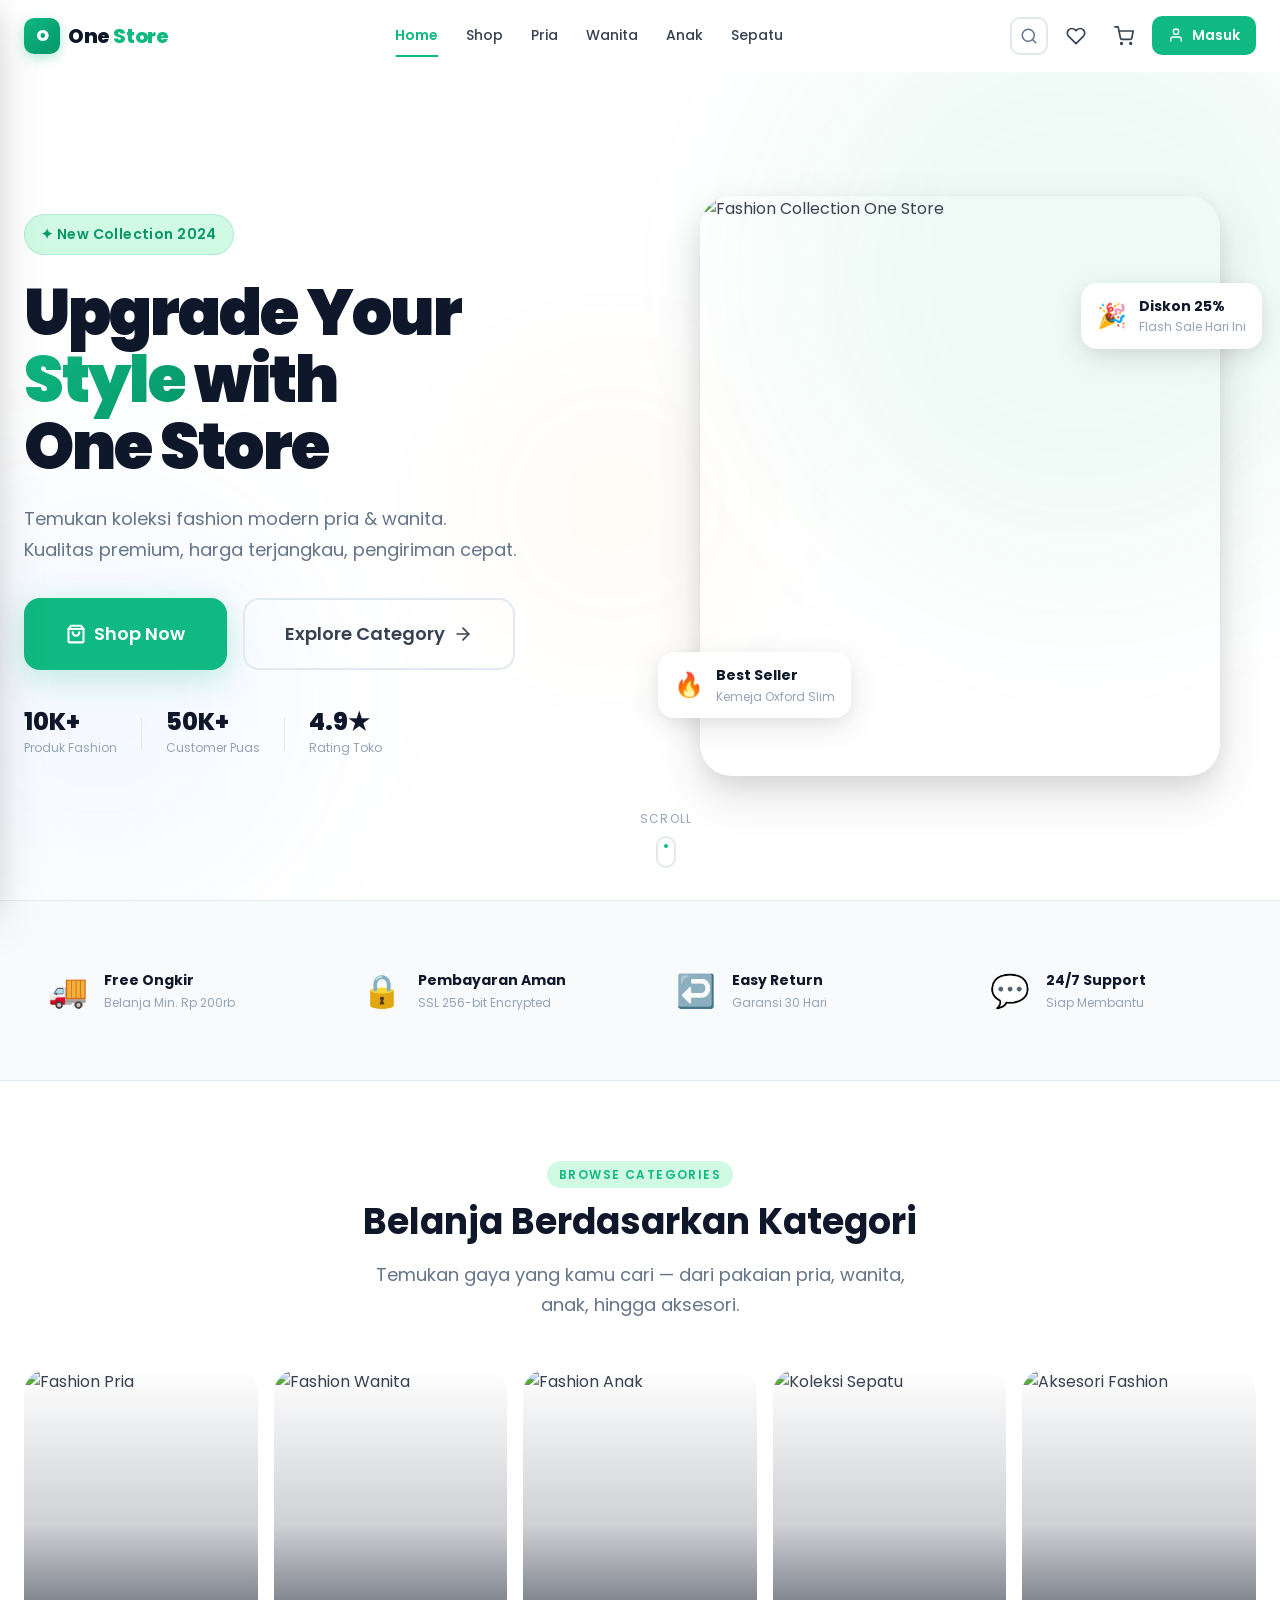
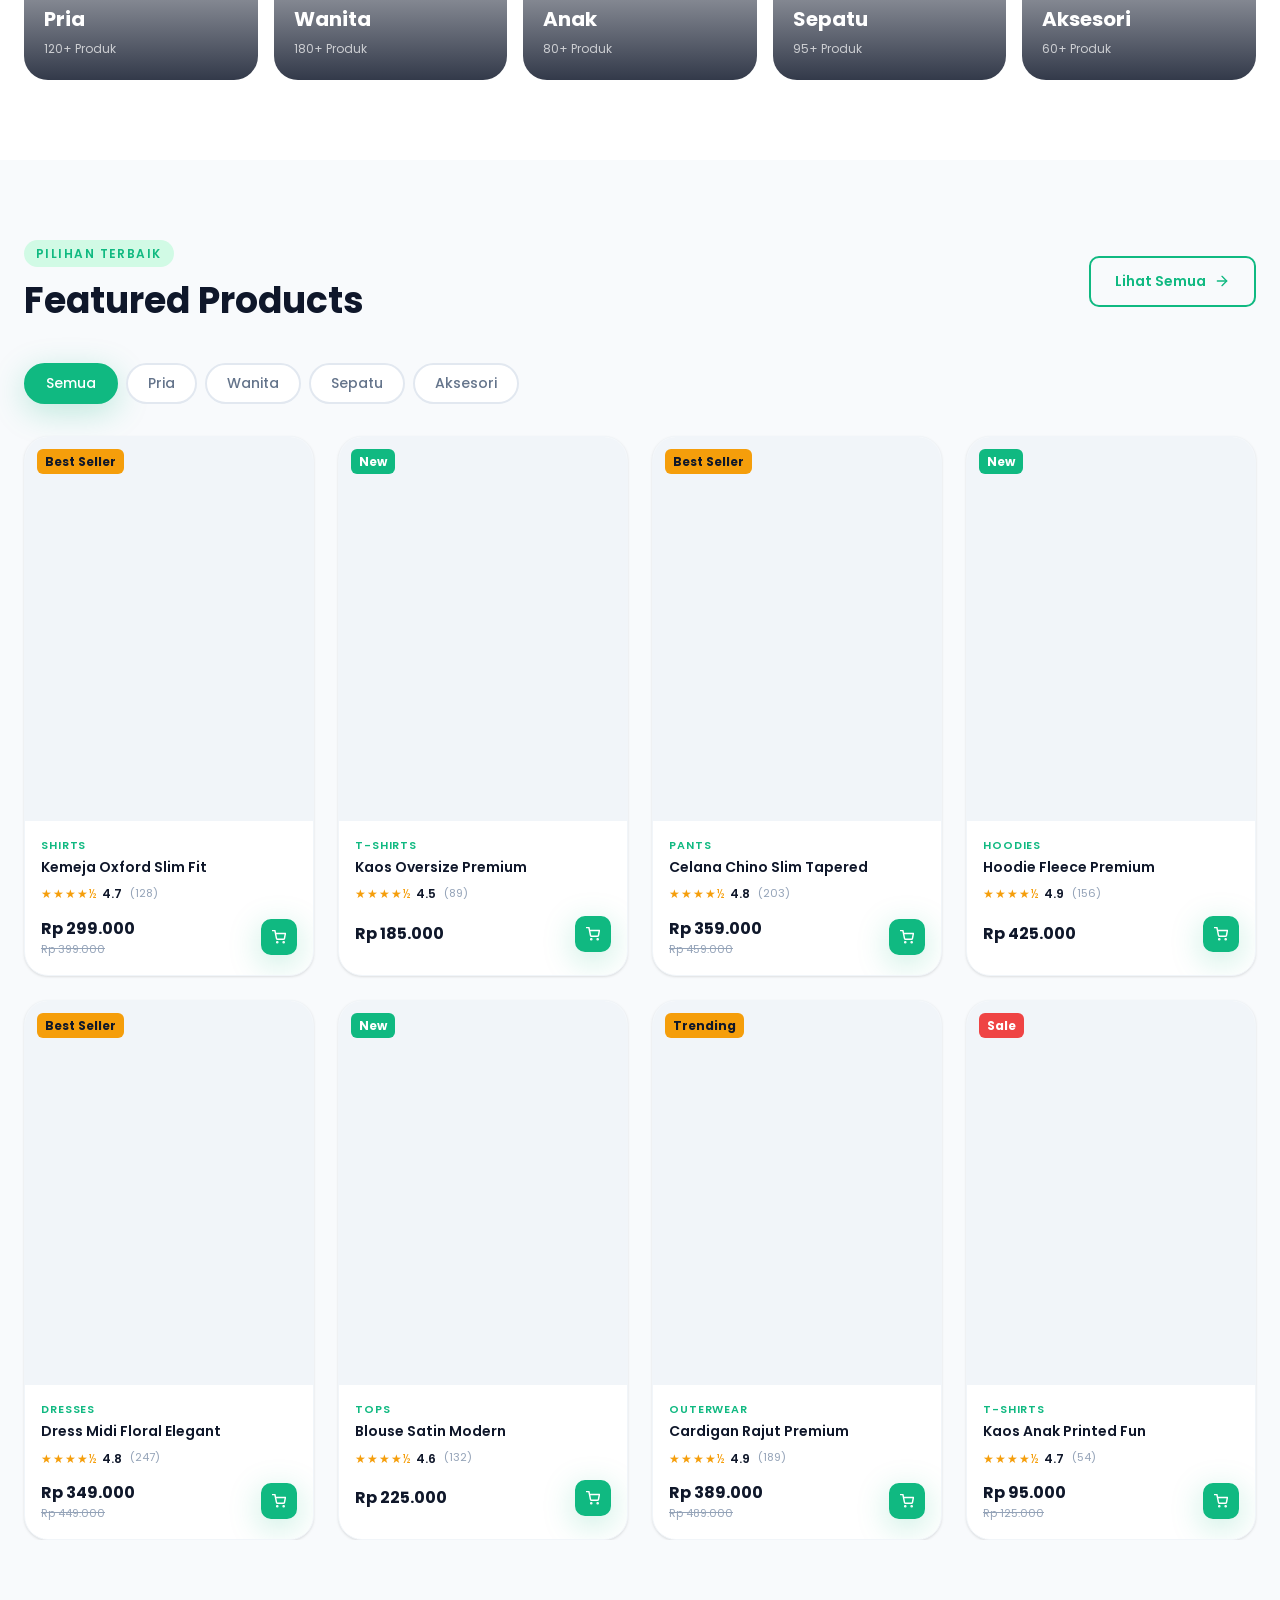
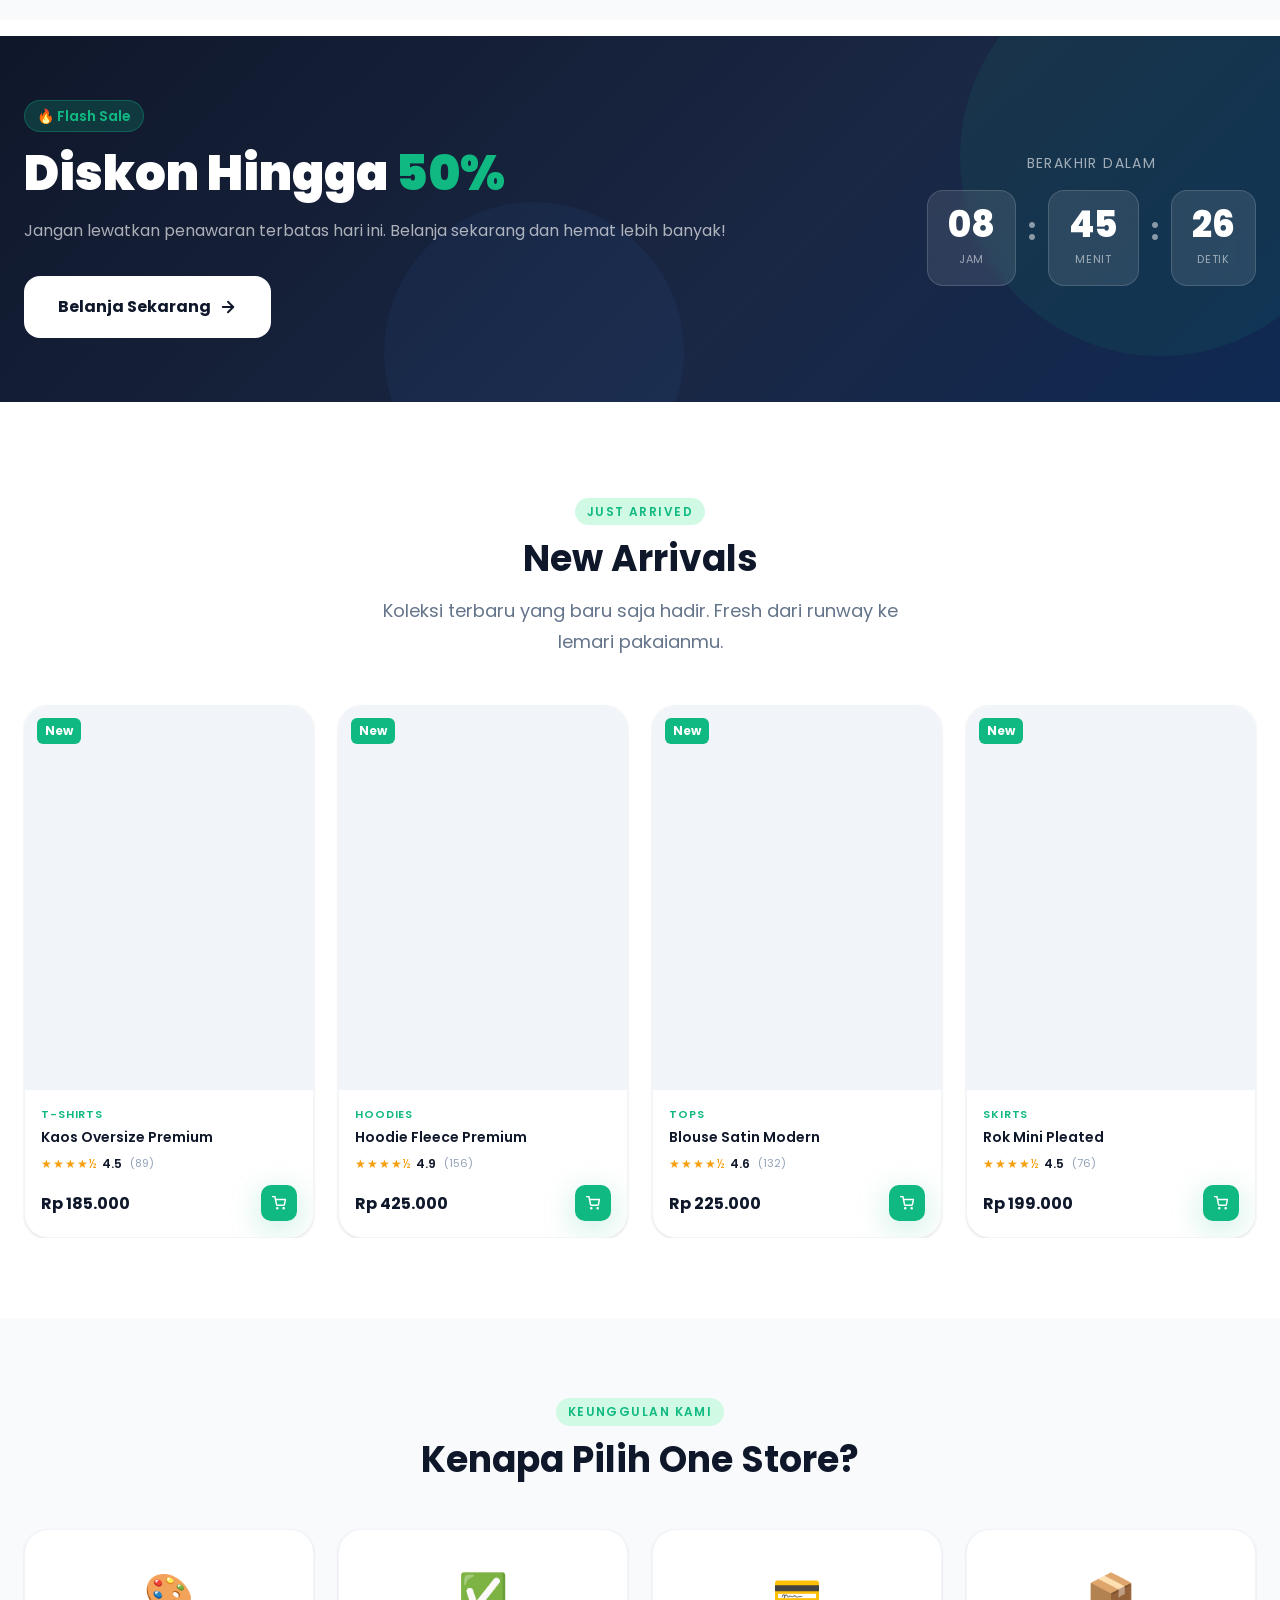
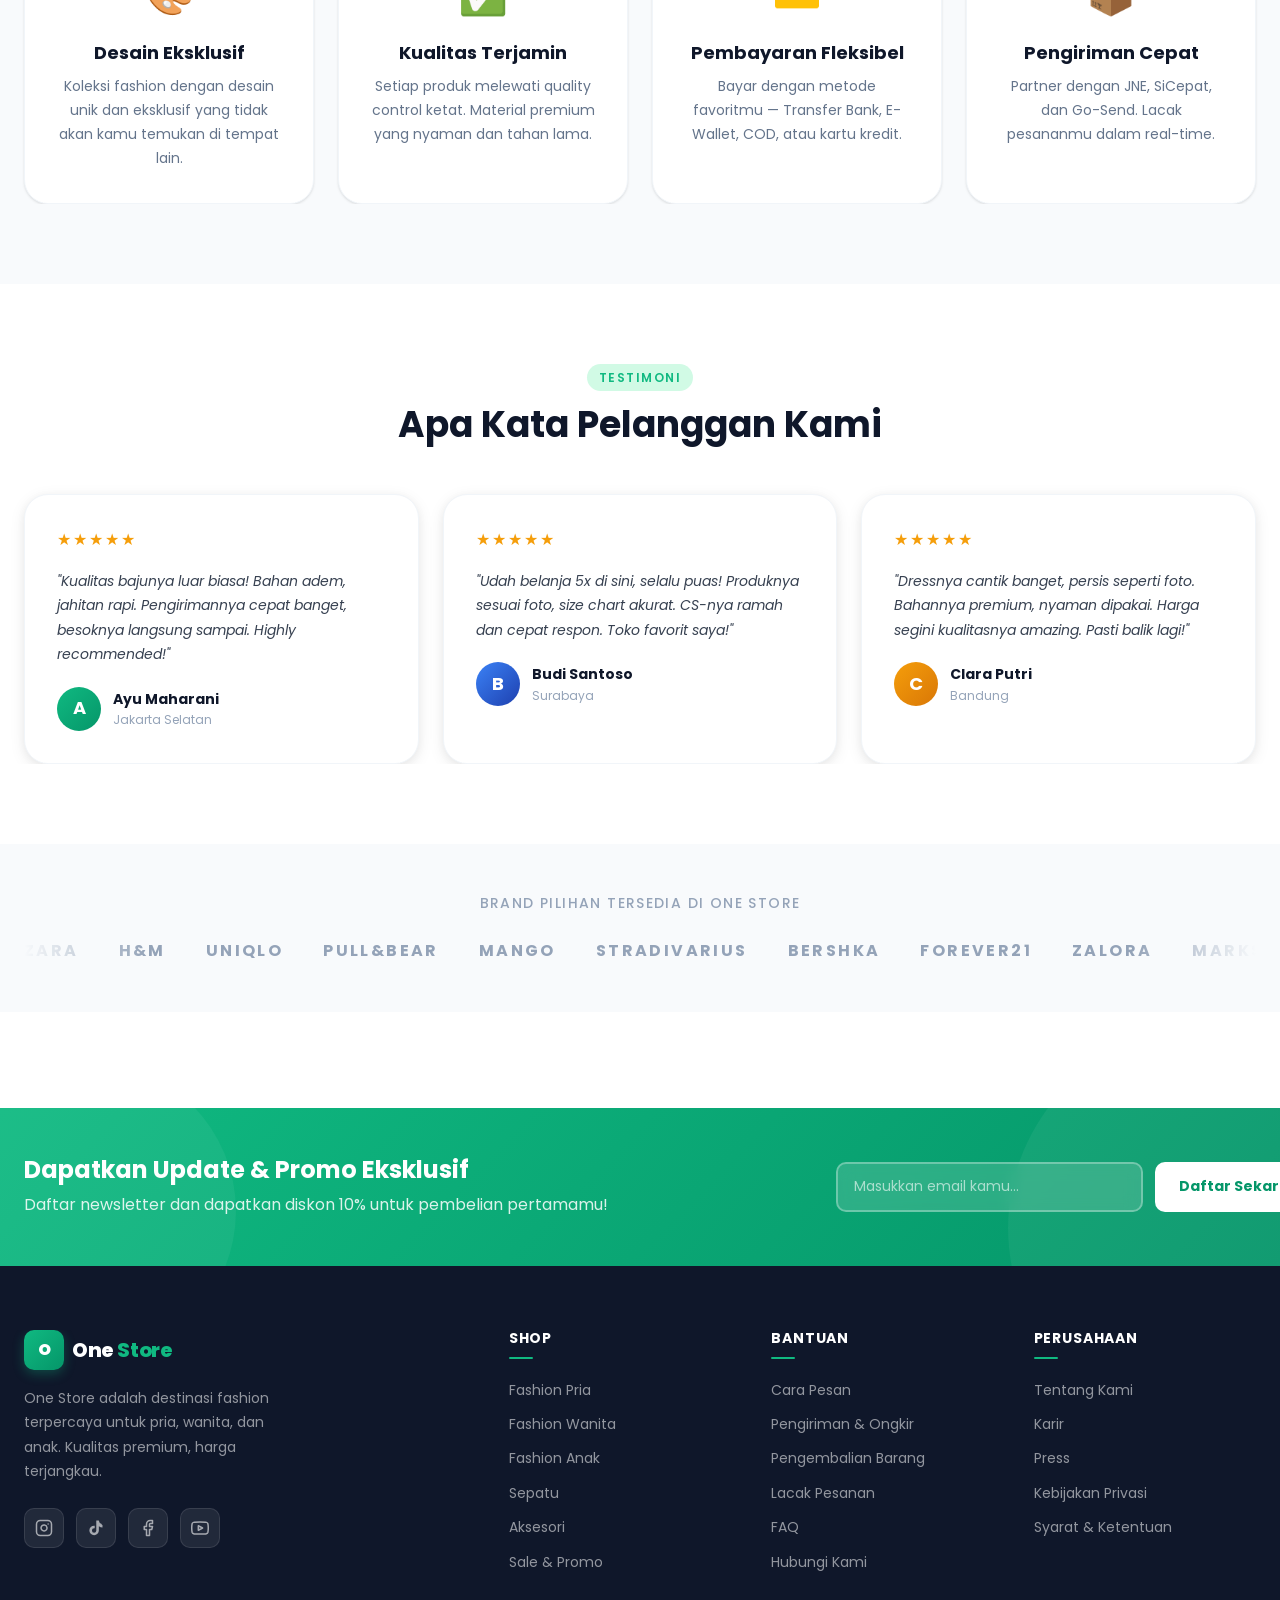
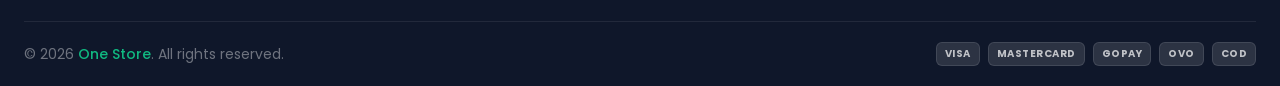
==== commit 5305fc22: "Update index.html" ====
--- a/index.html
+++ b/index.html
@@ -11,6 +11,7 @@
   <link rel="icon" href="data:image/svg+xml,<svg xmlns='http://www.w3.org/2000/svg' viewBox='0 0 32 32'><rect width='32' height='32' rx='8' fill='%2310B981'/><text y='22' x='7' font-size='18' font-weight='900' fill='white' font-family='sans-serif'>O</text></svg>">
 
   <!-- CSS -->
+  <link rel="stylesheet" href="css/mobile.css" />
   <link rel="stylesheet" href="css/global.css" />
   <link rel="stylesheet" href="css/navbar.css" />
   <link rel="stylesheet" href="css/footer.css" />
--- a/css/mobile.css
+++ b/css/mobile.css
@@ -0,0 +1,1442 @@
+/* =====================================================
+   ONE STORE — Mobile Responsive Fix
+   Tambahkan di semua halaman setelah CSS lainnya:
+   <link rel="stylesheet" href="css/mobile.css" />
+   ===================================================== */
+
+/* =====================================================
+   GLOBAL MOBILE RESETS
+   ===================================================== */
+*, *::before, *::after {
+  -webkit-tap-highlight-color: transparent;
+}
+
+html {
+  overflow-x: hidden;
+}
+
+body {
+  overflow-x: hidden;
+  width: 100%;
+  max-width: 100vw;
+}
+
+img {
+  max-width: 100%;
+  height: auto;
+}
+
+/* Prevent horizontal scroll from overflowing elements */
+.container {
+  width: 100%;
+  max-width: 100%;
+  overflow-x: hidden;
+}
+
+/* =====================================================
+   NAVBAR MOBILE FIX
+   ===================================================== */
+@media (max-width: 768px) {
+  :root {
+    --navbar-height: 60px;
+  }
+
+  .navbar-inner {
+    padding: 0 var(--space-4);
+    gap: var(--space-2);
+  }
+
+  .logo-text {
+    font-size: 1.1rem;
+  }
+
+  .logo-icon {
+    width: 30px;
+    height: 30px;
+    font-size: 14px;
+  }
+
+  /* Hide login text on small screens */
+  .nav-login-btn .login-text {
+    display: none;
+  }
+
+  .nav-login-btn {
+    padding: var(--space-2);
+    width: 38px;
+    height: 38px;
+    justify-content: center;
+  }
+
+  .nav-action-btn {
+    width: 36px;
+    height: 36px;
+  }
+
+  .navbar-actions {
+    gap: var(--space-1);
+  }
+}
+
+@media (max-width: 380px) {
+  .logo-text {
+    display: none;
+  }
+
+  .navbar-inner {
+    padding: 0 var(--space-3);
+  }
+}
+
+/* =====================================================
+   HERO SECTION MOBILE FIX
+   ===================================================== */
+@media (max-width: 768px) {
+  .hero {
+    min-height: auto;
+    padding-bottom: var(--space-8);
+  }
+
+  .hero-inner {
+    grid-template-columns: 1fr;
+    gap: var(--space-6);
+    padding-top: var(--space-8);
+    padding-bottom: var(--space-8);
+    text-align: center;
+  }
+
+  .hero-content {
+    max-width: 100%;
+    order: 2;
+  }
+
+  .hero-visual {
+    order: 1;
+  }
+
+  .hero-title {
+    font-size: clamp(1.75rem, 7vw, 2.5rem);
+    line-height: 1.15;
+    letter-spacing: -0.02em;
+  }
+
+  .hero-subtitle {
+    font-size: var(--font-size-sm);
+    margin-bottom: var(--space-6);
+  }
+
+  .hero-cta {
+    justify-content: center;
+    flex-direction: column;
+    align-items: center;
+    gap: var(--space-3);
+  }
+
+  .hero-cta .btn {
+    width: 100%;
+    max-width: 280px;
+    justify-content: center;
+  }
+
+  .hero-stats {
+    justify-content: center;
+    gap: var(--space-4);
+  }
+
+  .hero-stat-num {
+    font-size: var(--font-size-xl);
+  }
+
+  .hero-img {
+    height: 260px;
+    width: 100%;
+    max-width: 100%;
+    border-radius: var(--radius-xl);
+  }
+
+  .hero-float {
+    padding: var(--space-2) var(--space-3);
+    gap: var(--space-2);
+  }
+
+  .hero-float-1 {
+    bottom: 8%;
+    left: 0;
+  }
+
+  .hero-float-2 {
+    top: 8%;
+    right: 0;
+  }
+
+  .hero-float-title {
+    font-size: var(--font-size-xs);
+  }
+
+  .hero-float-sub {
+    font-size: 10px;
+  }
+
+  .hero-float-icon {
+    font-size: 18px;
+  }
+
+  .hero-scroll-hint {
+    display: none;
+  }
+}
+
+/* =====================================================
+   TRUST BADGES MOBILE
+   ===================================================== */
+@media (max-width: 768px) {
+  .trust-badges-grid {
+    grid-template-columns: 1fr 1fr;
+    gap: var(--space-0);
+  }
+
+  .trust-badge-item {
+    padding: var(--space-4) var(--space-3);
+    gap: var(--space-3);
+    border: 1px solid var(--color-border-light);
+  }
+
+  .trust-badge-icon {
+    font-size: 24px;
+  }
+
+  .trust-badge-title {
+    font-size: var(--font-size-xs);
+    font-weight: 700;
+  }
+
+  .trust-badge-sub {
+    font-size: 10px;
+  }
+}
+
+@media (max-width: 400px) {
+  .trust-badges-grid {
+    grid-template-columns: 1fr;
+  }
+}
+
+/* =====================================================
+   SECTION HEADERS MOBILE
+   ===================================================== */
+@media (max-width: 768px) {
+  .section {
+    padding: var(--space-10) 0;
+  }
+
+  .section-title {
+    font-size: clamp(1.4rem, 5vw, 1.875rem);
+  }
+
+  .section-subtitle {
+    font-size: var(--font-size-sm);
+  }
+
+  .section-header {
+    margin-bottom: var(--space-8);
+  }
+}
+
+/* =====================================================
+   CATEGORIES GRID MOBILE
+   ===================================================== */
+@media (max-width: 768px) {
+  .categories-grid {
+    grid-template-columns: repeat(2, 1fr);
+    gap: var(--space-3);
+  }
+
+  .category-card {
+    aspect-ratio: 2/3;
+    border-radius: var(--radius-lg);
+  }
+
+  .category-card-info h3 {
+    font-size: var(--font-size-base);
+  }
+
+  .category-card-info span {
+    font-size: 11px;
+  }
+
+  .category-card-info {
+    padding: var(--space-3);
+  }
+}
+
+@media (max-width: 380px) {
+  .categories-grid {
+    grid-template-columns: 1fr 1fr;
+    gap: var(--space-2);
+  }
+}
+
+/* =====================================================
+   PRODUCTS GRID MOBILE
+   ===================================================== */
+@media (max-width: 768px) {
+  .products-grid,
+  .new-arrivals-grid {
+    grid-template-columns: repeat(2, 1fr);
+    gap: var(--space-3);
+  }
+
+  .product-card {
+    border-radius: var(--radius-lg);
+  }
+
+  .product-card-body {
+    padding: var(--space-3);
+  }
+
+  .product-card-name {
+    font-size: var(--font-size-xs);
+    font-weight: 600;
+    -webkit-line-clamp: 2;
+  }
+
+  .product-card-price .price-current {
+    font-size: var(--font-size-sm);
+  }
+
+  .product-card-price .price-original {
+    font-size: 10px;
+  }
+
+  .product-card-footer {
+    flex-direction: row;
+    align-items: center;
+    gap: var(--space-2);
+  }
+
+  .add-to-cart-btn {
+    width: 32px;
+    height: 32px;
+    flex-shrink: 0;
+    padding: 0;
+  }
+
+  .product-card-cat {
+    font-size: 10px;
+  }
+
+  .product-card-rating {
+    flex-wrap: wrap;
+    gap: 2px;
+    margin-bottom: var(--space-2);
+  }
+
+  .stars-text {
+    font-size: 10px;
+  }
+
+  .rating-num, .rating-count {
+    font-size: 10px;
+  }
+}
+
+@media (max-width: 380px) {
+  .products-grid,
+  .new-arrivals-grid {
+    grid-template-columns: repeat(2, 1fr);
+    gap: var(--space-2);
+  }
+
+  .product-card-body {
+    padding: var(--space-2);
+  }
+}
+
+/* =====================================================
+   FEATURED SECTION — TAB BUTTONS MOBILE
+   ===================================================== */
+@media (max-width: 768px) {
+  .section-header.flex {
+    flex-direction: column;
+    align-items: flex-start;
+    gap: var(--space-4);
+    text-align: left;
+  }
+
+  .product-tabs {
+    overflow-x: auto;
+    scrollbar-width: none;
+    -webkit-overflow-scrolling: touch;
+    gap: var(--space-2);
+    padding-bottom: var(--space-2);
+    flex-wrap: nowrap;
+    white-space: nowrap;
+  }
+
+  .product-tabs::-webkit-scrollbar {
+    display: none;
+  }
+
+  .product-tab {
+    flex-shrink: 0;
+    font-size: var(--font-size-xs);
+    padding: var(--space-2) var(--space-3);
+  }
+}
+
+/* =====================================================
+   PROMO BANNER MOBILE
+   ===================================================== */
+@media (max-width: 768px) {
+  .promo-banner {
+    padding: var(--space-10) 0;
+    margin: 0;
+  }
+
+  .promo-banner-inner {
+    flex-direction: column;
+    text-align: center;
+    gap: var(--space-8);
+    padding: 0 var(--space-4);
+  }
+
+  .promo-title {
+    font-size: clamp(1.75rem, 6vw, 2.5rem);
+    line-height: 1.15;
+  }
+
+  .promo-subtitle {
+    font-size: var(--font-size-sm);
+    margin-bottom: var(--space-6);
+  }
+
+  .promo-banner-inner .btn {
+    width: 100%;
+    max-width: 280px;
+    justify-content: center;
+  }
+
+  .countdown-boxes {
+    justify-content: center;
+  }
+
+  .countdown-box {
+    min-width: 64px;
+    padding: var(--space-3) var(--space-3);
+  }
+
+  .countdown-box span {
+    font-size: var(--font-size-3xl);
+  }
+
+  .countdown-box label {
+    font-size: 10px;
+  }
+
+  .countdown-sep {
+    font-size: var(--font-size-xl);
+    margin-bottom: 12px;
+  }
+
+  .countdown-label {
+    font-size: var(--font-size-xs);
+  }
+}
+
+/* =====================================================
+   WHY CHOOSE US MOBILE
+   ===================================================== */
+@media (max-width: 768px) {
+  .why-us-grid {
+    grid-template-columns: repeat(2, 1fr);
+    gap: var(--space-4);
+  }
+
+  .why-card {
+    padding: var(--space-5);
+  }
+
+  .why-card-icon {
+    font-size: 32px;
+    margin-bottom: var(--space-3);
+  }
+
+  .why-card h3 {
+    font-size: var(--font-size-sm);
+  }
+
+  .why-card p {
+    font-size: var(--font-size-xs);
+    line-height: 1.6;
+  }
+}
+
+@media (max-width: 480px) {
+  .why-us-grid {
+    grid-template-columns: 1fr 1fr;
+  }
+}
+
+/* =====================================================
+   TESTIMONIALS MOBILE
+   ===================================================== */
+@media (max-width: 768px) {
+  .testimonials-grid {
+    grid-template-columns: 1fr;
+    gap: var(--space-4);
+  }
+
+  .testimonial-card {
+    padding: var(--space-5);
+  }
+
+  .testimonial-text {
+    font-size: var(--font-size-xs);
+  }
+}
+
+/* =====================================================
+   FOOTER MOBILE
+   ===================================================== */
+@media (max-width: 768px) {
+  .footer {
+    padding-top: var(--space-10);
+  }
+
+  .footer-main {
+    grid-template-columns: 1fr 1fr;
+    gap: var(--space-6);
+  }
+
+  .footer-brand {
+    grid-column: 1 / -1;
+  }
+
+  .footer-desc {
+    font-size: var(--font-size-xs);
+    max-width: 100%;
+  }
+
+  .footer-bottom {
+    flex-direction: column;
+    text-align: center;
+    gap: var(--space-3);
+    padding: var(--space-4) 0;
+  }
+
+  .footer-payments {
+    justify-content: center;
+    flex-wrap: wrap;
+  }
+
+  .footer-newsletter {
+    margin-top: 0;
+  }
+
+  .newsletter-inner {
+    flex-direction: column;
+    text-align: center;
+    gap: var(--space-6);
+    padding: 0 var(--space-4);
+  }
+
+  .newsletter-form {
+    width: 100%;
+    max-width: 100%;
+    flex-direction: column;
+  }
+
+  .newsletter-input, .newsletter-btn {
+    width: 100%;
+    height: 48px;
+  }
+
+  .newsletter-text h3 {
+    font-size: var(--font-size-xl);
+  }
+
+  .newsletter-text p {
+    font-size: var(--font-size-sm);
+  }
+}
+
+@media (max-width: 480px) {
+  .footer-main {
+    grid-template-columns: 1fr 1fr;
+  }
+
+  .footer-col-title {
+    font-size: var(--font-size-xs);
+    margin-bottom: var(--space-3);
+  }
+
+  .footer-link {
+    font-size: var(--font-size-xs);
+  }
+}
+
+/* =====================================================
+   CART PAGE MOBILE FIX
+   ===================================================== */
+@media (max-width: 768px) {
+  .cart-page {
+    padding: var(--space-6) 0 var(--space-12);
+  }
+
+  .cart-layout {
+    grid-template-columns: 1fr;
+    gap: var(--space-5);
+  }
+
+  .cart-section-title {
+    font-size: var(--font-size-xl);
+    gap: var(--space-2);
+  }
+
+  .cart-item-card {
+    grid-template-columns: 80px 1fr;
+    grid-template-rows: auto auto;
+    padding: var(--space-4);
+    gap: var(--space-3);
+    position: relative;
+  }
+
+  /* Hide checkbox on very small screens, show it inline */
+  .cart-item-card .cart-checkbox {
+    position: absolute;
+    top: var(--space-4);
+    left: var(--space-4);
+    width: 18px;
+    height: 18px;
+  }
+
+  .cart-item-img {
+    width: 80px;
+    height: 80px;
+    margin-left: var(--space-6); /* make room for checkbox */
+  }
+
+  .cart-item-info {
+    grid-column: 2;
+  }
+
+  .cart-item-subtotal {
+    grid-column: 1 / -1;
+    text-align: right;
+    display: flex;
+    align-items: center;
+    justify-content: space-between;
+  }
+
+  .cart-item-subtotal .price-current {
+    font-size: var(--font-size-base);
+  }
+
+  .cart-item-name {
+    font-size: var(--font-size-sm);
+  }
+
+  .cart-item-unit-price {
+    font-size: var(--font-size-xs);
+  }
+
+  .cart-item-actions {
+    flex-wrap: wrap;
+    gap: var(--space-2);
+  }
+
+  .qty-stepper {
+    scale: 0.9;
+    transform-origin: left;
+  }
+
+  .order-summary-card {
+    position: static;
+    margin-top: var(--space-2);
+  }
+
+  .voucher-row {
+    flex-direction: row;
+  }
+
+  .summary-payment-icons {
+    flex-wrap: wrap;
+    gap: var(--space-1);
+  }
+}
+
+@media (max-width: 480px) {
+  .cart-item-card {
+    grid-template-columns: 16px 76px 1fr;
+    align-items: start;
+    padding: var(--space-3);
+  }
+
+  .cart-item-card .cart-checkbox {
+    position: static;
+    margin-top: var(--space-3);
+  }
+
+  .cart-item-img {
+    margin-left: 0;
+    width: 76px;
+    height: 76px;
+  }
+
+  .cart-item-subtotal {
+    grid-column: 2 / -1;
+    margin-top: var(--space-2);
+  }
+}
+
+/* =====================================================
+   CHECKOUT PAGE MOBILE FIX
+   ===================================================== */
+@media (max-width: 768px) {
+  .checkout-layout {
+    grid-template-columns: 1fr;
+    gap: var(--space-5);
+  }
+
+  .checkout-order-summary {
+    position: static;
+    order: -1; /* Show summary above form on mobile */
+  }
+
+  .checkout-form-section {
+    padding: var(--space-5);
+    margin-bottom: var(--space-4);
+  }
+
+  .checkout-form-section-title {
+    font-size: var(--font-size-base);
+    padding-bottom: var(--space-3);
+    margin-bottom: var(--space-4);
+  }
+
+  .form-grid-2,
+  .form-grid-3 {
+    grid-template-columns: 1fr;
+    gap: var(--space-3);
+  }
+
+  .checkout-steps {
+    margin-bottom: var(--space-6);
+  }
+
+  .checkout-step {
+    font-size: var(--font-size-xs);
+  }
+
+  .step-num {
+    width: 26px;
+    height: 26px;
+    font-size: var(--font-size-xs);
+  }
+
+  .step-connector {
+    max-width: 40px;
+  }
+
+  .shipping-option {
+    padding: var(--space-3);
+    gap: var(--space-3);
+    flex-wrap: nowrap;
+  }
+
+  .shipping-name {
+    font-size: var(--font-size-xs);
+  }
+
+  .shipping-eta {
+    font-size: 10px;
+  }
+
+  .shipping-price {
+    font-size: var(--font-size-xs);
+    min-width: 60px;
+    text-align: right;
+  }
+
+  .payment-method {
+    padding: var(--space-3);
+    gap: var(--space-3);
+  }
+
+  .payment-name {
+    font-size: var(--font-size-xs);
+  }
+
+  .payment-desc {
+    font-size: 10px;
+  }
+
+  .payment-icon {
+    width: 36px;
+    height: 28px;
+    font-size: 16px;
+  }
+
+  .btn-xl {
+    font-size: var(--font-size-base);
+    padding: var(--space-4) var(--space-6);
+  }
+
+  .checkout-items-list {
+    max-height: 200px;
+  }
+
+  .summary-total-value {
+    font-size: var(--font-size-xl) !important;
+  }
+}
+
+/* =====================================================
+   PRODUCT DETAIL PAGE MOBILE FIX
+   ===================================================== */
+@media (max-width: 768px) {
+  .product-detail-section {
+    padding: var(--space-6) 0 var(--space-10);
+  }
+
+  .product-detail-grid {
+    grid-template-columns: 1fr;
+    gap: var(--space-5);
+  }
+
+  .product-gallery {
+    position: static;
+  }
+
+  .gallery-main {
+    aspect-ratio: 1 / 1;
+    border-radius: var(--radius-lg);
+  }
+
+  .gallery-thumbs {
+    gap: var(--space-2);
+    margin-top: var(--space-3);
+  }
+
+  .gallery-thumb {
+    width: 64px;
+    height: 64px;
+    border-radius: var(--radius-md);
+  }
+
+  .product-info-title {
+    font-size: var(--font-size-2xl);
+    line-height: 1.2;
+  }
+
+  .product-price-current {
+    font-size: var(--font-size-3xl);
+  }
+
+  .product-price-block {
+    flex-wrap: wrap;
+    gap: var(--space-2);
+  }
+
+  .product-rating-row {
+    flex-wrap: wrap;
+    gap: var(--space-2);
+  }
+
+  .product-sold-count {
+    border-left: none;
+    padding-left: 0;
+  }
+
+  .product-actions-row {
+    grid-template-columns: 1fr 1fr;
+    gap: var(--space-2);
+  }
+
+  .btn-add-cart, .btn-buy-now {
+    font-size: var(--font-size-sm);
+    padding: var(--space-3) var(--space-4);
+  }
+
+  .product-meta-info {
+    padding: var(--space-4);
+    border-radius: var(--radius-md);
+  }
+
+  .product-meta-item {
+    font-size: var(--font-size-xs);
+  }
+
+  .product-options {
+    gap: var(--space-4);
+    padding: var(--space-4) 0;
+  }
+
+  .size-options {
+    gap: var(--space-2);
+  }
+
+  .size-option-btn {
+    min-width: 44px;
+    height: 40px;
+    font-size: var(--font-size-xs);
+  }
+
+  /* Product Tabs */
+  .product-tabs-nav {
+    overflow-x: auto;
+    scrollbar-width: none;
+    white-space: nowrap;
+  }
+
+  .product-tabs-nav::-webkit-scrollbar { display: none; }
+
+  .product-tab-link {
+    padding: var(--space-3) var(--space-4);
+    font-size: var(--font-size-sm);
+  }
+
+  /* Reviews */
+  .reviews-summary {
+    grid-template-columns: 1fr;
+    gap: var(--space-5);
+    padding: var(--space-4);
+  }
+
+  .review-score-big {
+    flex-direction: row;
+    align-items: center;
+    gap: var(--space-4);
+  }
+
+  .review-num {
+    font-size: 48px;
+  }
+
+  .related-products-grid {
+    grid-template-columns: repeat(2, 1fr);
+    gap: var(--space-3);
+  }
+}
+
+@media (max-width: 480px) {
+  .product-actions-row {
+    grid-template-columns: 1fr;
+    gap: var(--space-3);
+  }
+
+  .gallery-thumb {
+    width: 56px;
+    height: 56px;
+  }
+}
+
+/* =====================================================
+   SHOP PAGE MOBILE FIX
+   ===================================================== */
+@media (max-width: 768px) {
+  .shop-page-header {
+    padding: var(--space-6) 0 var(--space-4);
+  }
+
+  .shop-header-inner {
+    flex-direction: column;
+    align-items: flex-start;
+    gap: var(--space-2);
+  }
+
+  .shop-header-text h1 {
+    font-size: var(--font-size-2xl);
+  }
+
+  .shop-layout {
+    grid-template-columns: 1fr;
+    padding: var(--space-5) 0 var(--space-12);
+    gap: 0;
+  }
+
+  .filter-sidebar {
+    display: none;
+  }
+
+  #shop-products-grid {
+    grid-template-columns: repeat(2, 1fr);
+    gap: var(--space-3);
+  }
+
+  .products-topbar {
+    flex-wrap: wrap;
+    gap: var(--space-3);
+    margin-bottom: var(--space-4);
+    padding-bottom: var(--space-4);
+  }
+
+  .sort-wrap {
+    gap: var(--space-2);
+  }
+
+  .sort-label {
+    display: none;
+  }
+
+  .sort-select {
+    font-size: var(--font-size-xs);
+    padding: var(--space-2) var(--space-5) var(--space-2) var(--space-3);
+  }
+
+  .mobile-filter-btn {
+    display: flex;
+  }
+
+  .pagination {
+    gap: var(--space-1);
+    margin-top: var(--space-8);
+    flex-wrap: wrap;
+    justify-content: center;
+  }
+
+  .page-btn {
+    min-width: 36px;
+    height: 36px;
+    font-size: var(--font-size-xs);
+  }
+
+  /* Active filter chips */
+  .active-filters {
+    gap: var(--space-2);
+    padding: var(--space-3) 0;
+  }
+
+  .filter-chip {
+    font-size: 11px;
+    padding: var(--space-1) var(--space-2);
+  }
+}
+
+@media (max-width: 380px) {
+  #shop-products-grid {
+    grid-template-columns: repeat(2, 1fr);
+    gap: var(--space-2);
+  }
+}
+
+/* =====================================================
+   PROFILE PAGE MOBILE FIX
+   ===================================================== */
+@media (max-width: 768px) {
+  .profile-page {
+    padding: var(--space-6) 0 var(--space-12);
+  }
+
+  .profile-layout {
+    grid-template-columns: 1fr;
+    gap: var(--space-5);
+  }
+
+  .profile-sidebar {
+    position: static;
+  }
+
+  .user-card {
+    padding: var(--space-5);
+  }
+
+  .user-card::before {
+    height: 70px;
+  }
+
+  .user-avatar {
+    width: 70px;
+    height: 70px;
+    font-size: var(--font-size-2xl);
+  }
+
+  .user-name {
+    font-size: var(--font-size-lg);
+  }
+
+  .user-email {
+    font-size: var(--font-size-xs);
+  }
+
+  .profile-nav {
+    display: grid;
+    grid-template-columns: repeat(3, 1fr);
+    border-radius: var(--radius-lg);
+  }
+
+  .profile-nav-item {
+    flex-direction: column;
+    align-items: center;
+    text-align: center;
+    padding: var(--space-3) var(--space-2);
+    font-size: 10px;
+    gap: var(--space-1);
+    border-right: 1px solid var(--color-border-light);
+    border-bottom: 1px solid var(--color-border-light);
+  }
+
+  .profile-nav-item:last-child,
+  .profile-nav-item:nth-child(3n) {
+    border-right: none;
+  }
+
+  .profile-nav-badge {
+    margin: 0;
+  }
+
+  .profile-section-card {
+    padding: var(--space-4);
+  }
+
+  .overview-stats-grid {
+    grid-template-columns: 1fr 1fr;
+    gap: var(--space-3);
+  }
+
+  .overview-stat-card {
+    padding: var(--space-4);
+    gap: var(--space-3);
+  }
+
+  .overview-stat-icon {
+    width: 40px;
+    height: 40px;
+    font-size: 18px;
+  }
+
+  .overview-stat-num {
+    font-size: var(--font-size-xl);
+  }
+
+  .order-card-header {
+    flex-wrap: wrap;
+    gap: var(--space-2);
+  }
+
+  .order-id {
+    font-size: var(--font-size-xs);
+  }
+
+  .order-date {
+    font-size: 10px;
+  }
+
+  .order-card-body {
+    flex-wrap: wrap;
+    gap: var(--space-3);
+  }
+
+  .order-item-thumb {
+    width: 46px;
+    height: 46px;
+  }
+
+  .order-item-more {
+    width: 46px;
+    height: 46px;
+    font-size: 10px;
+  }
+
+  .wishlist-grid {
+    grid-template-columns: repeat(2, 1fr);
+    gap: var(--space-3);
+  }
+
+  .addresses-grid {
+    grid-template-columns: 1fr;
+  }
+
+  .settings-form {
+    gap: var(--space-4);
+  }
+
+  .form-grid-2-settings {
+    grid-template-columns: 1fr;
+  }
+}
+
+@media (max-width: 480px) {
+  .profile-nav {
+    grid-template-columns: repeat(3, 1fr);
+  }
+
+  .overview-stats-grid {
+    grid-template-columns: 1fr;
+  }
+}
+
+/* =====================================================
+   AUTH PAGES MOBILE FIX
+   ===================================================== */
+@media (max-width: 900px) {
+  .auth-page {
+    grid-template-columns: 1fr;
+    min-height: 100vh;
+  }
+
+  .auth-visual {
+    display: none;
+  }
+
+  .auth-mobile-logo {
+    display: flex;
+  }
+
+  .auth-form-panel {
+    justify-content: flex-start;
+    padding: var(--space-8) var(--space-5);
+    min-height: 100vh;
+  }
+
+  .auth-form-wrap {
+    max-width: 100%;
+  }
+
+  .auth-header h1 {
+    font-size: var(--font-size-2xl);
+  }
+
+  .auth-submit-btn {
+    padding: var(--space-4);
+  }
+}
+
+@media (max-width: 480px) {
+  .auth-form-panel {
+    padding: var(--space-6) var(--space-4);
+  }
+
+  .auth-header {
+    margin-bottom: var(--space-6);
+  }
+
+  .auth-header h1 {
+    font-size: var(--font-size-xl);
+  }
+
+  .auth-checkbox-row {
+    flex-direction: column;
+    align-items: flex-start;
+    gap: var(--space-2);
+  }
+
+  .social-login-btn {
+    font-size: var(--font-size-xs);
+    padding: var(--space-3);
+  }
+}
+
+/* =====================================================
+   TOAST MOBILE FIX
+   ===================================================== */
+@media (max-width: 480px) {
+  #toast-container {
+    top: auto;
+    bottom: var(--space-4);
+    right: var(--space-4);
+    left: var(--space-4);
+  }
+
+  .toast {
+    min-width: unset;
+    max-width: 100%;
+    width: 100%;
+  }
+}
+
+/* =====================================================
+   MOBILE DRAWER FIX
+   ===================================================== */
+@media (max-width: 768px) {
+  .mobile-drawer {
+    width: min(300px, 85vw);
+  }
+}
+
+/* =====================================================
+   BREADCRUMB MOBILE
+   ===================================================== */
+@media (max-width: 480px) {
+  .breadcrumb {
+    font-size: var(--font-size-xs);
+    overflow-x: auto;
+    white-space: nowrap;
+    scrollbar-width: none;
+    flex-wrap: nowrap;
+  }
+
+  .breadcrumb::-webkit-scrollbar { display: none; }
+}
+
+/* =====================================================
+   INPUT FIELDS MOBILE
+   ===================================================== */
+@media (max-width: 768px) {
+  .input-field {
+    font-size: 16px; /* Prevent iOS zoom on focus */
+    padding: var(--space-3);
+  }
+
+  .select-field {
+    font-size: 16px; /* Prevent iOS zoom */
+  }
+
+  .textarea-field {
+    font-size: 16px;
+  }
+}
+
+/* =====================================================
+   QTY STEPPER MOBILE
+   ===================================================== */
+@media (max-width: 480px) {
+  .qty-btn {
+    width: 32px;
+    height: 32px;
+    font-size: 16px;
+  }
+
+  .qty-value {
+    width: 40px;
+    height: 32px;
+    font-size: var(--font-size-sm);
+  }
+}
+
+/* =====================================================
+   SUCCESS MODAL MOBILE (Checkout)
+   ===================================================== */
+@media (max-width: 480px) {
+  .order-success-card {
+    padding: var(--space-8) var(--space-5);
+    border-radius: var(--radius-xl);
+  }
+
+  .order-success-card h2 {
+    font-size: var(--font-size-xl) !important;
+  }
+
+  .success-anim {
+    width: 70px;
+    height: 70px;
+    font-size: 32px;
+  }
+
+  .order-success-card > div:last-child {
+    flex-direction: column;
+  }
+
+  .order-success-card > div:last-child .btn {
+    width: 100%;
+    justify-content: center;
+  }
+}
+
+/* =====================================================
+   BACK TO TOP BUTTON MOBILE
+   ===================================================== */
+@media (max-width: 480px) {
+  #back-to-top {
+    bottom: var(--space-4);
+    right: var(--space-4);
+    width: 42px;
+    height: 42px;
+  }
+}
+
+/* =====================================================
+   SIZE GUIDE MODAL MOBILE
+   ===================================================== */
+@media (max-width: 480px) {
+  .size-guide-modal {
+    padding: var(--space-4);
+    align-items: flex-end;
+  }
+
+  .size-guide-card {
+    border-radius: var(--radius-xl) var(--radius-xl) 0 0;
+    max-width: 100%;
+    padding: var(--space-6) var(--space-5);
+  }
+
+  .size-guide-table {
+    font-size: var(--font-size-xs);
+  }
+
+  .size-guide-table th, .size-guide-table td {
+    padding: var(--space-2);
+  }
+}
+
+/* =====================================================
+   HORIZONTAL OVERFLOW PREVENTION
+   ===================================================== */
+@media (max-width: 768px) {
+  .hero-bg-shape {
+    display: none;
+  }
+
+  section, main, footer, header {
+    max-width: 100vw;
+    overflow-x: hidden;
+  }
+
+  .brands-ticker {
+    mask-image: linear-gradient(to right, transparent 0%, black 5%, black 95%, transparent 100%);
+  }
+
+  /* Fix grid items not overflowing */
+  .checkout-steps {
+    overflow-x: auto;
+    scrollbar-width: none;
+    padding-bottom: 4px;
+  }
+
+  .checkout-steps::-webkit-scrollbar { display: none; }
+}
+
+/* =====================================================
+   TOUCH INTERACTION IMPROVEMENTS
+   ===================================================== */
+@media (max-width: 768px) {
+  .btn, .nav-action-btn, .product-card,
+  .category-card, .shipping-option,
+  .payment-method, .filter-chip,
+  .size-chip, .color-dot {
+    -webkit-tap-highlight-color: transparent;
+    user-select: none;
+  }
+
+  /* Larger touch targets */
+  .profile-nav-item {
+    min-height: 52px;
+  }
+
+  .filter-category-label {
+    padding: var(--space-2) 0;
+    min-height: 40px;
+  }
+
+  .drawer-nav-link {
+    min-height: 48px;
+  }
+}
+
+/* =====================================================
+   LANDSCAPE PHONE FIX
+   ===================================================== */
+@media (max-width: 768px) and (orientation: landscape) {
+  .hero {
+    min-height: auto;
+  }
+
+  .hero-img {
+    height: 200px;
+  }
+
+  .auth-form-panel {
+    padding-top: var(--space-6);
+    min-height: auto;
+  }
+}
